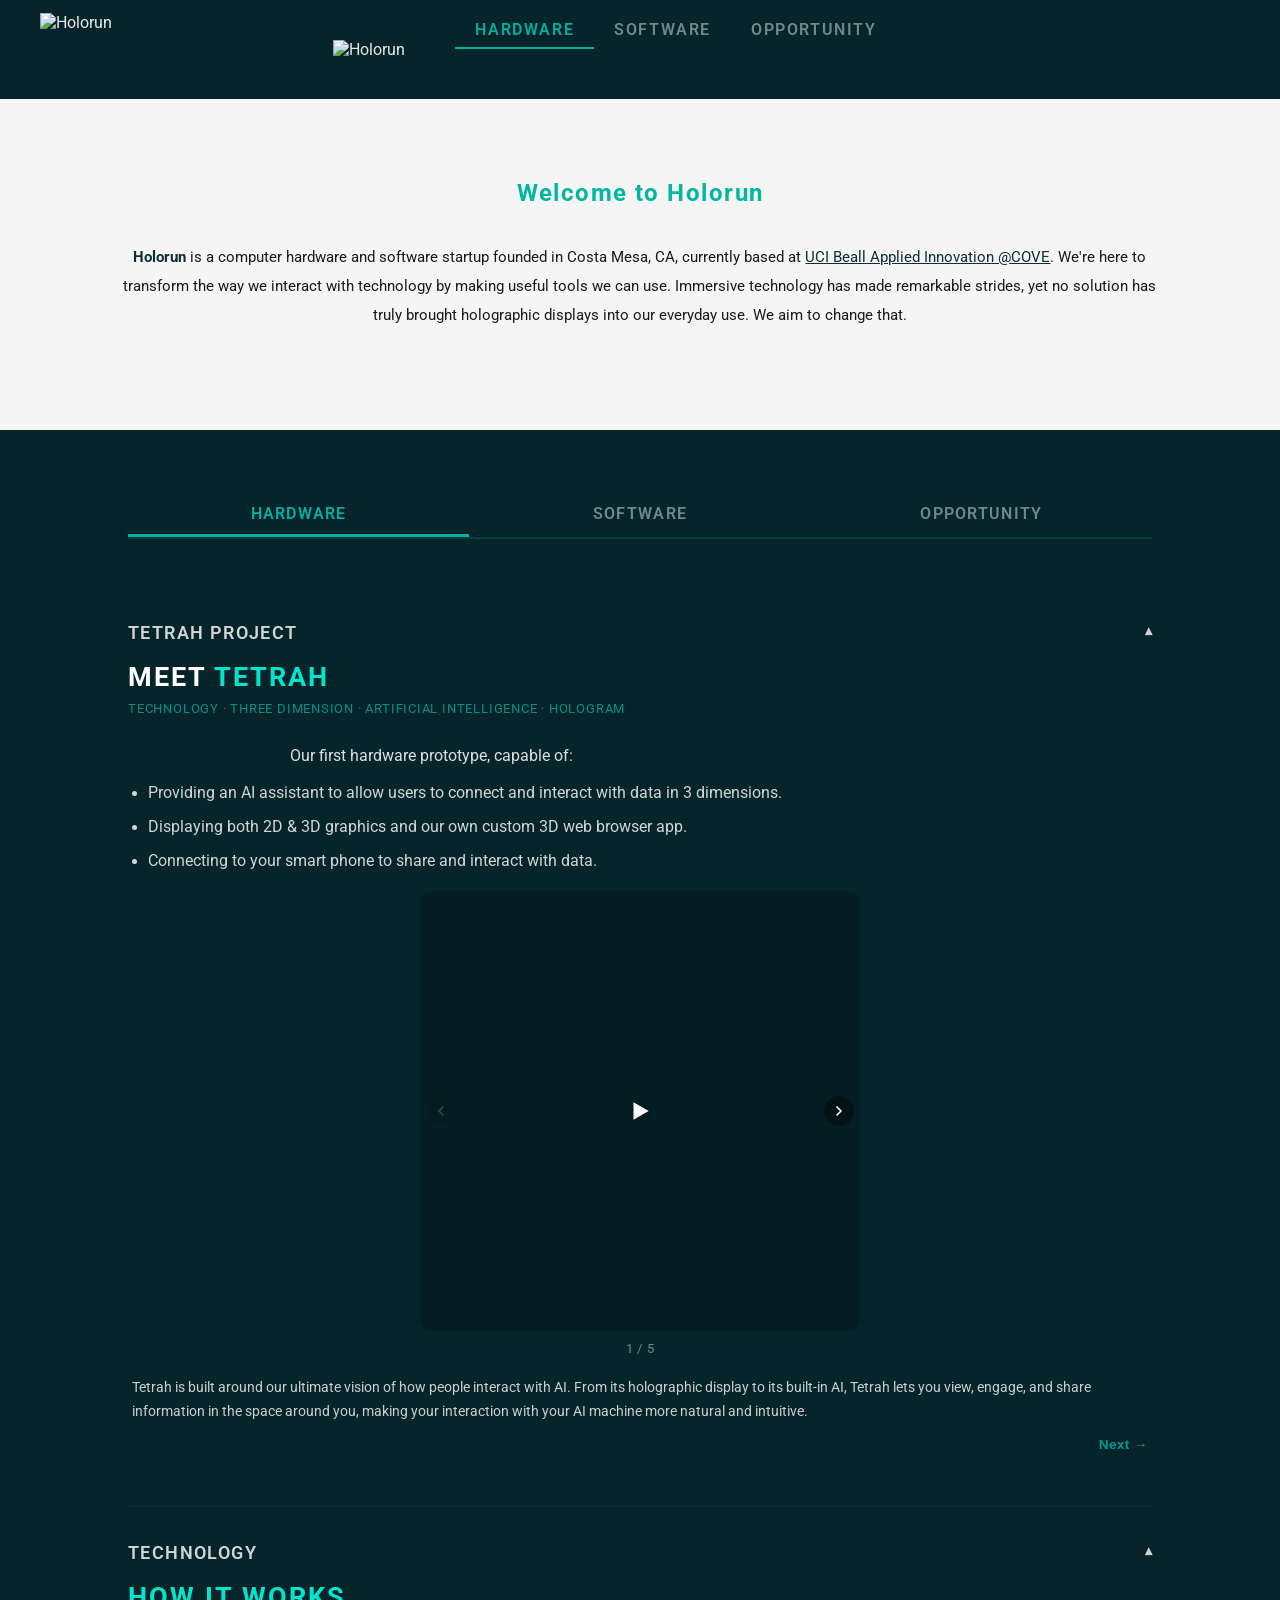
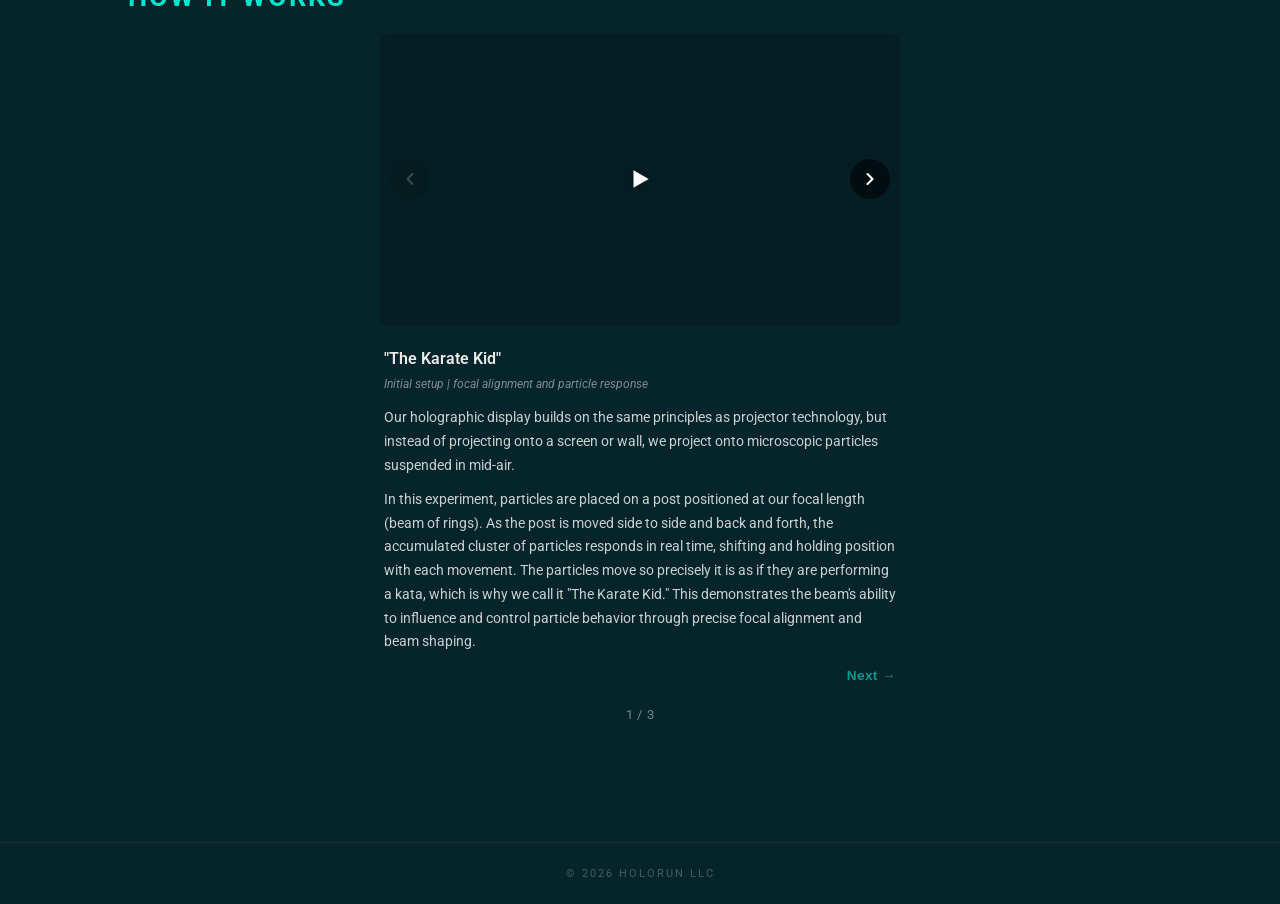
==== index.html @ 8f5dc647 "Add video timeline/controls, structured captions, and TETRAH slide layout - Native progress bar with" ====
<!DOCTYPE html>
<html lang="en">
<head>
  <meta charset="UTF-8">
  <meta name="viewport" content="width=device-width, initial-scale=1.0">
  <title>TETRAH – Holorun</title>
  <link rel="icon" type="image/png" href="imgs/logo (1).png">
  <link href="https://fonts.googleapis.com/css2?family=Roboto:wght@300;400;500;700&display=swap" rel="stylesheet">
  <link rel="stylesheet" href="style.css?v=63">
</head>
<body>

  <!-- Canvas for particle animation -->
  <canvas id="bg"></canvas>

  <!-- Left Drawer -->
  <div class="drawer-overlay" id="drawerOverlay"></div>
  <div class="drawer" id="drawer">
    <div class="drawer-header">
      <img src="imgs/logo (1).png" alt="Holorun" class="drawer-logo">
      <button class="drawer-close" id="drawerClose">✕</button>
    </div>
    <nav class="drawer-nav">
      <a href="https://view.storydoc.com/ktoTXXhz" target="_blank" class="drawer-link">Pitch Deck</a>
      <a href="#" class="drawer-link" id="drawerContactLink">Contact Us</a>
    </nav>
  </div>

  <!-- Sticky Navbar -->
  <header class="sticky-nav">
    <img src="imgs/logo (1).png" alt="Holorun" class="nav-icon" id="navToggle">
    <div class="nav-tab-bar" id="navTabBar">
      <button type="button" class="nav-tab-btn active" data-tab="hardware">Hardware</button>
      <button type="button" class="nav-tab-btn" data-tab="software">Software</button>
      <button type="button" class="nav-tab-btn" data-tab="opportunity">Opportunity</button>
    </div>
  </header>

  <!-- Logo Banner -->
  <div class="logo-banner">
    <nav class="navbar"></nav>
    <img src="imgs/Holorun (new).png" alt="Holorun" class="logo-img">
  </div>

  <!-- Welcome Section -->
  <section class="welcome scroll-shrink">
    <h2 class="welcome-title">Welcome to Holorun</h2>
    <div class="welcome-body">
    <p class="welcome-text">
      <strong>Holorun</strong> is a computer hardware and software startup founded in Costa Mesa, CA, currently based at <a href="https://innovation.uci.edu/the-cove/" target="_blank">UCI Beall Applied Innovation @COVE</a>. We're here to transform the way we interact with technology by making useful tools we can use. Immersive technology has made remarkable strides, yet no solution has truly brought holographic displays into our everyday use. We aim to change that.
    </p>
    </div>
  </section>

  <!-- Tabs Section -->
  <section class="tabs-section scroll-shrink">

    <!-- Tab Bar -->
    <div class="tab-bar">
      <button type="button" class="tab-btn active" data-tab="hardware">Hardware</button>
      <button type="button" class="tab-btn" data-tab="software">Software</button>
      <button type="button" class="tab-btn" data-tab="opportunity">Opportunity</button>
    </div>

    <!-- Hardware Tab -->
    <div class="tab-panel active" id="tab-hardware">

      <!-- TETRAH Sub-section -->
      <div class="accordion-item sub">
        <div class="accordion-header" data-target="tetrah-body">
          <span>TETRAH Project</span>
          <span class="acc-arrow">▾</span>
        </div>
        <div class="accordion-body" id="tetrah-body">
          <p class="tetrah-intro">Meet <strong>TETRAH</strong></p>
          <p class="tetrah-acronym">Technology · Three Dimension · Artificial Intelligence · Hologram</p>
          <p class="tetrah-text">Our first hardware prototype, capable of:</p>
          <ul class="tetrah-list">
            <li>Providing an AI assistant to allow users to connect and interact with data in 3 dimensions.</li>
            <li>Displaying both 2D &amp; 3D graphics and our own custom 3D web browser app.</li>
            <li>Connecting to your smart phone to share and interact with data.</li>
          </ul>
          <div class="tech-carousel-wrap">
            <div class="tech-carousel-outer media-fit">
              <div class="tech-carousel" id="tetrahCarousel">
                <div class="tech-track" id="tetrahTrack">
                  <div class="tech-slide">
                    <div class="tech-video-wrap">
                      <video class="tech-slide-video" playsinline muted preload="metadata" id="tetrahCarVideo" src="imgs/slide-video/TETRAH/TETRAH-CAR.mp4" poster="imgs/thumbnail/tetrah.JPG"></video>
                      <button type="button" class="tech-play-btn" aria-label="Play or pause video">
                        <svg class="icon-play" viewBox="0 0 24 24" width="26" height="26" fill="currentColor"><polygon points="6 4 20 12 6 20"></polygon></svg>
                        <svg class="icon-pause" viewBox="0 0 24 24" width="26" height="26" fill="currentColor"><rect x="6" y="4" width="4" height="16"></rect><rect x="14" y="4" width="4" height="16"></rect></svg>
                      </button>
                      <button type="button" class="tech-fullscreen-btn" aria-label="Fullscreen">
                        <svg class="icon-fullscreen" viewBox="0 0 24 24" width="24" height="24" fill="none" stroke="currentColor" stroke-width="2"><path d="M8 3H5a2 2 0 0 0-2 2v3m18 0V5a2 2 0 0 0-2-2h-3m0 18h3a2 2 0 0 0 2-2v-3M3 16v3a2 2 0 0 0 2 2h3"></path></svg>
                        <svg class="icon-fullscreen-exit" viewBox="0 0 24 24" width="24" height="24" fill="none" stroke="currentColor" stroke-width="2"><path d="M8 3v3a2 2 0 0 1-2 2H3m18 0h-3a2 2 0 0 1-2-2V3m0 18v-3a2 2 0 0 1 2-2h3M3 16a2 2 0 0 1 2-2h3v3a2 2 0 0 1-2 2H3"></path></svg>
                      </button>
                    </div>
                  </div>
                  <div class="tech-slide">
                    <div class="tech-video-wrap">
                      <img src="imgs/tetrah/Side.png" alt="3D model of TETRAH — side view" class="tech-slide-video">
                    </div>
                  </div>
                  <div class="tech-slide">
                    <div class="tech-video-wrap">
                      <img src="imgs/tetrah/Front.png" alt="3D model of TETRAH — front view" class="tech-slide-video">
                    </div>
                  </div>
                  <div class="tech-slide">
                    <div class="tech-video-wrap">
                      <img src="imgs/tetrah/Back.png" alt="3D model of TETRAH — back view" class="tech-slide-video">
                    </div>
                  </div>
                  <div class="tech-slide">
                    <div class="tech-video-wrap">
                      <img src="imgs/tetrah/tetrah-front.png" alt="3D model of TETRAH — front render" class="tech-slide-video">
                    </div>
                  </div>
                </div>
              </div>
              <button type="button" class="tech-side-arrow left" id="tetrahPrev" aria-label="Previous slide">
                <svg viewBox="0 0 24 24" width="20" height="20" fill="none" stroke="currentColor" stroke-width="2.5" stroke-linecap="round" stroke-linejoin="round"><polyline points="15 18 9 12 15 6"></polyline></svg>
              </button>
              <button type="button" class="tech-side-arrow right" id="tetrahNext" aria-label="Next slide">
                <svg viewBox="0 0 24 24" width="20" height="20" fill="none" stroke="currentColor" stroke-width="2.5" stroke-linecap="round" stroke-linejoin="round"><polyline points="9 18 15 12 9 6"></polyline></svg>
              </button>
            </div>
            <div class="tech-counter-bar"><span id="tetrahCounter">1 / 5</span></div>
            <div class="carousel-captions" id="tetrahCaptions">
              <div class="tech-slide-caption">
                <p>Tetrah is built around our ultimate vision of how people interact with AI. From its holographic display to its built-in AI, Tetrah lets you view, engage, and share information in the space around you, making your interaction with your AI machine more natural and intuitive.</p>
                <button type="button" class="cap-next-btn" aria-label="Next slide">Next &rarr;</button>
              </div>
              <div class="tech-slide-caption">Side profile.</div>
              <div class="tech-slide-caption">Front / Meet Tetrah, front view.</div>
              <div class="tech-slide-caption">Back / Ports and connectivity.</div>
              <div class="tech-slide-caption">A glimpse of Tetrah in action, displaying information in the space around you.</div>
            </div>
          </div>
        </div>
      </div>

      <!-- Technology Sub-section -->
      <div class="accordion-item sub no-border">
        <div class="accordion-header" data-target="technology-body">
          <span>Technology</span>
          <span class="acc-arrow">▾</span>
        </div>
        <div class="accordion-body" id="technology-body">
          <p class="tetrah-intro" style="margin-bottom: 20px;"><strong>How It Works</strong></p>

          <div class="tech-carousel-wrap">

            <div class="tech-carousel-outer">
              <div class="tech-carousel" id="techCarousel">
                <div class="tech-track" id="techTrack">
                  <div class="tech-slide">
                    <div class="tech-video-wrap">
                      <video class="tech-slide-video" playsinline muted preload="metadata" loop src="imgs/slide-video/June-Tryitall/karate.mp4" poster="imgs/thumbnail/Karate-new.png"></video>
                      <button type="button" class="tech-play-btn" aria-label="Play or pause video">
                        <svg class="icon-play" viewBox="0 0 24 24" width="26" height="26" fill="currentColor"><polygon points="6 4 20 12 6 20"></polygon></svg>
                        <svg class="icon-pause" viewBox="0 0 24 24" width="26" height="26" fill="currentColor"><rect x="6" y="4" width="4" height="16"></rect><rect x="14" y="4" width="4" height="16"></rect></svg>
                      </button>
                      <button type="button" class="tech-fullscreen-btn" aria-label="Fullscreen">
                        <svg class="icon-fullscreen" viewBox="0 0 24 24" width="24" height="24" fill="none" stroke="currentColor" stroke-width="2"><path d="M8 3H5a2 2 0 0 0-2 2v3m18 0V5a2 2 0 0 0-2-2h-3m0 18h3a2 2 0 0 0 2-2v-3M3 16v3a2 2 0 0 0 2 2h3"></path></svg>
                        <svg class="icon-fullscreen-exit" viewBox="0 0 24 24" width="24" height="24" fill="none" stroke="currentColor" stroke-width="2"><path d="M8 3v3a2 2 0 0 1-2 2H3m18 0h-3a2 2 0 0 1-2-2V3m0 18v-3a2 2 0 0 1 2-2h3M3 16a2 2 0 0 1 2-2h3v3a2 2 0 0 1-2 2H3"></path></svg>
                      </button>
                    </div>
                    <div class="tech-slide-caption">
                      <span class="cap-title">"The Karate Kid"</span>
                      <span class="cap-subtitle">Initial setup | focal alignment and particle response</span>
                      <p>Our holographic display builds on the same principles as projector technology, but instead of projecting onto a screen or wall, we project onto microscopic particles suspended in mid-air.</p>
                      <p>In this experiment, particles are placed on a post positioned at our focal length (beam of rings). As the post is moved side to side and back and forth, the accumulated cluster of particles responds in real time, shifting and holding position with each movement. The particles move so precisely it is as if they are performing a kata, which is why we call it "The Karate Kid." This demonstrates the beam's ability to influence and control particle behavior through precise focal alignment and beam shaping.</p>
                      <button type="button" class="cap-next-btn" aria-label="Next video">Next &rarr;</button>
                    </div>
                  </div>
                  <div class="tech-slide">
                    <div class="tech-video-wrap">
                      <video class="tech-slide-video" playsinline muted preload="metadata" loop src="imgs/slide-video/june-2025/sheet-june.mp4"></video>
                      <button type="button" class="tech-play-btn" aria-label="Play or pause video">
                        <svg class="icon-play" viewBox="0 0 24 24" width="26" height="26" fill="currentColor"><polygon points="6 4 20 12 6 20"></polygon></svg>
                        <svg class="icon-pause" viewBox="0 0 24 24" width="26" height="26" fill="currentColor"><rect x="6" y="4" width="4" height="16"></rect><rect x="14" y="4" width="4" height="16"></rect></svg>
                      </button>
                      <button type="button" class="tech-fullscreen-btn" aria-label="Fullscreen">
                        <svg class="icon-fullscreen" viewBox="0 0 24 24" width="24" height="24" fill="none" stroke="currentColor" stroke-width="2"><path d="M8 3H5a2 2 0 0 0-2 2v3m18 0V5a2 2 0 0 0-2-2h-3m0 18h3a2 2 0 0 0 2-2v-3M3 16v3a2 2 0 0 0 2 2h3"></path></svg>
                        <svg class="icon-fullscreen-exit" viewBox="0 0 24 24" width="24" height="24" fill="none" stroke="currentColor" stroke-width="2"><path d="M8 3v3a2 2 0 0 1-2 2H3m18 0h-3a2 2 0 0 1-2-2V3m0 18v-3a2 2 0 0 1 2-2h3M3 16a2 2 0 0 1 2-2h3v3a2 2 0 0 1-2 2H3"></path></svg>
                      </button>
                    </div>
                    <div class="tech-slide-caption">
                      <span class="cap-title">"Mesh"</span>
                      <span class="cap-subtitle">Beam shaping | particle trajectory</span>
                      <p>Toner (carbon) micro-scale particles are introduced into the beam's field in alignment with the focal configuration. The optical setup is tuned to produce the specific forces required to influence particle behavior and trajectory. A thin metallic mesh sheet is positioned in front of a spherically expanded laser beam. The mesh interrupts and redistributes the beam's intensity pattern, reshaping it into structured high and low intensity zones that guide particles into a trajectory or direction.</p>
                      <button type="button" class="cap-next-btn" aria-label="Next video">Next &rarr;</button>
                    </div>
                  </div>
                  <div class="tech-slide">
                    <div class="tech-video-wrap">
                      <video class="tech-slide-video" playsinline muted preload="metadata" loop src="imgs/slide-video/Aug-adv/20250819-221525%20-%20morepower.mp4" poster="imgs/thumbnail/slowerparticles-16x9.png"></video>
                      <button type="button" class="tech-play-btn" aria-label="Play or pause video">
                        <svg class="icon-play" viewBox="0 0 24 24" width="26" height="26" fill="currentColor"><polygon points="6 4 20 12 6 20"></polygon></svg>
                        <svg class="icon-pause" viewBox="0 0 24 24" width="26" height="26" fill="currentColor"><rect x="6" y="4" width="4" height="16"></rect><rect x="14" y="4" width="4" height="16"></rect></svg>
                      </button>
                      <button type="button" class="tech-fullscreen-btn" aria-label="Fullscreen">
                        <svg class="icon-fullscreen" viewBox="0 0 24 24" width="24" height="24" fill="none" stroke="currentColor" stroke-width="2"><path d="M8 3H5a2 2 0 0 0-2 2v3m18 0V5a2 2 0 0 0-2-2h-3m0 18h3a2 2 0 0 0 2-2v-3M3 16v3a2 2 0 0 0 2 2h3"></path></svg>
                        <svg class="icon-fullscreen-exit" viewBox="0 0 24 24" width="24" height="24" fill="none" stroke="currentColor" stroke-width="2"><path d="M8 3v3a2 2 0 0 1-2 2H3m18 0h-3a2 2 0 0 1-2-2V3m0 18v-3a2 2 0 0 1 2-2h3M3 16a2 2 0 0 1 2-2h3v3a2 2 0 0 1-2 2H3"></path></svg>
                      </button>
                    </div>
                    <div class="tech-slide-caption">
                      <span class="cap-title">"Power Up"</span>
                      <span class="cap-subtitle">45mW to 80mW | power per area and trap stability</span>
                      <p>Power per unit area is an essential factor in increasing trap stability. In this video we demonstrate how particle influence improves significantly, as particles slow down once entering the field. By increasing the laser power from 45mW to 80mW within the same spherical setup, we show a direct relationship between beam intensity and trapping effectiveness.</p>
                    </div>
                  </div>
                </div>
              </div>
              <button type="button" class="tech-side-arrow left" id="techPrev" aria-label="Previous slide">
                <svg viewBox="0 0 24 24" width="20" height="20" fill="none" stroke="currentColor" stroke-width="2.5" stroke-linecap="round" stroke-linejoin="round"><polyline points="15 18 9 12 15 6"></polyline></svg>
              </button>
              <button type="button" class="tech-side-arrow right" id="techNext" aria-label="Next slide">
                <svg viewBox="0 0 24 24" width="20" height="20" fill="none" stroke="currentColor" stroke-width="2.5" stroke-linecap="round" stroke-linejoin="round"><polyline points="9 18 15 12 9 6"></polyline></svg>
              </button>
            </div>
            <div class="tech-counter-bar"><span id="techCounter">1 / 3</span></div>

          </div>
        </div>
      </div>

    </div>

    <!-- Software Tab -->
    <div class="tab-panel" id="tab-software">
      <div class="tagg-section">
        <span class="tagg-badge">Chrome Extension</span>
        <h2 class="tagg-title">Tagg — Highlight and save anything from ChatGPT, Claude, and the web</h2>
        <p class="tagg-text">Ever read something important and lost it in a long AI conversation? Tagg lets you highlight any text on any webpage — including ChatGPT and Claude — Tagg it, and find it again in seconds, no matter when or where you saved it.</p>
        <ul class="tagg-list">
          <li><span class="tagg-icon">🔗</span>Highlight any text on any page — including ChatGPT and Claude conversations — and save it as a tag instantly</li>
          <li><span class="tagg-icon">↩</span>Jump back to any tag with one click — opens the exact page and scrolls right to your highlight</li>
          <li><span class="tagg-icon">📋</span>Save and sync your favorite links across all your devices with tagg.now</li>
        </ul>
        <a href="https://chromewebstore.google.com/detail/cilbhlfmmhoimnecemegpdmfidofbhde?utm_source=item-share-cb" target="_blank" class="tagg-btn">
          <span class="tagg-btn-icon">⊕</span>
          Add Tagg to Chrome — it's free
          <span class="tagg-btn-ext">↗</span>
        </a>
      </div>

      <!-- tagg.now section -->
      <div class="taggnow-section">
        <span class="tagg-badge">tagg.now</span>
        <h2 class="tagg-title">Save any link. Access it everywhere.</h2>
        <p class="tagg-text">Head to <a href="https://tagg.now" target="_blank" class="tagg-inline-link">tagg.now</a> on any device and paste any link to save it instantly — no account, no sign-up. Then use your sync code to pair your devices and keep everything in perfect sync.</p>
        <ol class="taggnow-list">
          <li>
            <span class="taggnow-num">1</span>
            <div>
              <strong>Paste any link to save it</strong>
              <p>Go to tagg.now on any device and paste a URL — it's saved to that device instantly. No account or registration needed.</p>
            </div>
          </li>
          <li>
            <span class="taggnow-num">2</span>
            <div>
              <strong>Get your sync code</strong>
              <p>tagg.now gives each device a unique sync code. Share that code with any other browser or device to pair them together.</p>
            </div>
          </li>
          <li>
            <span class="taggnow-num">3</span>
            <div>
              <strong>Everything syncs across all paired devices</strong>
              <p>Once paired, all your saved links are shared across every device in real time. No account. No password. Just the code.</p>
            </div>
          </li>
        </ol>
        <div class="taggnow-note">
          <p><strong>Note:</strong> Highlights only work on devices where the Tagg extension is installed. They will not appear on mobile or any browser without the extension.</p>
        </div>
        <a href="https://tagg.now" target="_blank" class="tagg-btn taggnow-btn">
          <span class="tagg-btn-icon">↗</span>
          Open tagg.now
        </a>
      </div>
    </div>

    <!-- Opportunity Tab -->
    <div class="tab-panel tab-panel--light" id="tab-opportunity">
      <h2 class="opp-title">The Opportunity</h2>
      <p class="opp-text">The global AR/VR market is projected to reach an estimated <strong>US $58.1 billion</strong> in total market volume by 2028.</p>
      <p class="opp-text">By leveraging this growth, holographic technology has the potential to offer an alternative that can create actual 3D images and capture a <strong>$10 million market share</strong> within 5 years.</p>
      <p class="opp-text">It has the potential to open new opportunities in countless fields, including:</p>
      <ul class="opp-list">
        <li>Science</li>
        <li>Technology</li>
        <li>Engineering</li>
        <li>Mathematics</li>
        <li>Education</li>
        <li>Healthcare</li>
        <li>Entertainment</li>
        <li>Communication</li>
        <li>Business</li>
        <li>Art</li>
      </ul>
      <p class="opp-text">By investing in <strong>Holorun</strong>, you're funding groundbreaking research with the ability to reinvent how we interact with the digital world.</p>

      <div class="opp-divider"></div>

      <h2 class="opp-title" id="the-future">The Future</h2>
      <p class="opp-text" style="font-size:clamp(1rem,2.5vw,1.15rem); font-weight:600; color:#0d2e33;">Investors — put your money in the right future.</p>
      <p class="opp-text">We're currently raising capital to pursue the development phase of our 2 lines of product — <strong>TETRAH</strong> and <strong>TETRAH+</strong> — and ultimately start covering market demand.</p>
      <p class="opp-text">Interested? Review our materials and connect with the team.</p>
      <p class="opp-text">📩 <a href="mailto:khi@holorun.net" class="contact-link">khi@holorun.net</a></p>
      <a href="https://view.storydoc.com/ktoTXXhz" target="_blank" class="opp-pitch-btn">View Pitch Deck</a>
    </div>

  </section>

  <!-- Footer -->
  <footer class="footer">
    <span>© 2026 Holorun LLC</span>
  </footer>

  <script src="app.js?v=47"></script>
</body>
</html>
---- style.css ----
/* ===== RESET ===== */
*, *::before, *::after {
  margin: 0;
  padding: 0;
  box-sizing: border-box;
}

/* ===== BASE ===== */
:root {
  --bg: rgb(2, 17, 22);
  --teal: rgba(0, 200, 180, 0.85);
  --teal-dim: rgba(0, 200, 180, 0.15);
  --teal-glow: rgba(0, 200, 180, 0.4);
  --white: rgba(245, 245, 245, 0.95);
  --muted: rgba(160, 180, 178, 0.7);
}

html, body {
  height: 100%;
}

body {
  background: #06252b;
  font-family: 'Roboto', Arial, sans-serif;
  color: var(--white);
  min-height: 100vh;
  display: flex;
  flex-direction: column;
}

html {
  overflow-x: hidden;
}

#bg { display: none; }

/* ===== DRAWER ===== */
.drawer-overlay {
  display: none;
  position: fixed;
  inset: 0;
  background: rgba(0,0,0,0.5);
  z-index: 200;
  opacity: 0;
  transition: opacity 0.3s ease;
}

.drawer-overlay.open {
  display: block;
  opacity: 1;
}

.drawer {
  position: fixed;
  top: 0;
  left: 0;
  height: 100%;
  width: 280px;
  background: #06252b;
  border-right: 1px solid rgba(0,200,180,0.15);
  z-index: 300;
  transform: translateX(-100%);
  transition: transform 0.35s cubic-bezier(0.22, 1, 0.36, 1);
  display: flex;
  flex-direction: column;
  padding: 0 0 40px;
}

.drawer.open {
  transform: translateX(0);
}

.drawer-header {
  display: flex;
  align-items: center;
  justify-content: space-between;
  padding: 20px 24px;
  border-bottom: 1px solid rgba(0,200,180,0.1);
}

.drawer-logo {
  height: 32px;
  width: auto;
}

.drawer-close {
  background: none;
  border: none;
  color: var(--muted);
  font-size: 1.1rem;
  cursor: pointer;
  padding: 4px 8px;
  transition: color 0.2s;
}

.drawer-close:hover {
  color: var(--white);
}

.drawer-nav {
  display: flex;
  flex-direction: column;
  padding: 32px 24px;
  gap: 8px;
}

.drawer-link {
  color: rgba(245,245,245,0.8);
  text-decoration: none;
  font-size: 1rem;
  font-weight: 600;
  letter-spacing: 0.08em;
  text-transform: uppercase;
  padding: 14px 0;
  border-bottom: 1px solid rgba(0,200,180,0.08);
  transition: color 0.2s;
}

.drawer-link:hover {
  color: #00e5cc;
}

.contact-link {
  color: #00b8a0;
  text-decoration: underline;
}

.contact-link:hover {
  color: #00e5cc;
}

/* ===== STICKY NAV ===== */
.sticky-nav {
  position: fixed;
  top: 0;
  left: 0;
  width: 100%;
  z-index: 100;
  display: flex;
  align-items: center;
  justify-content: space-between;
  padding: 12px 40px;
  background: transparent;
  border-bottom: 1px solid transparent;
  box-shadow: none;
  transition: background 0.4s ease, border-color 0.4s ease, box-shadow 0.4s ease;
}

.sticky-nav.scrolled {
  background: #06252b;
  border-bottom: 1px solid rgba(0,200,180,0.1);
  box-shadow: 0 2px 20px rgba(0,0,0,0.3);
}

.nav-icon {
  height: 36px;
  width: auto;
  cursor: pointer;
}

.nav-tab-bar {
  display: flex;
  align-items: center;
  gap: 0;
  flex: 1;
  justify-content: center;
  opacity: 0;
  transform: translateY(-8px);
  pointer-events: none;
  transition: opacity 0.35s ease, transform 0.35s ease;
}

.sticky-nav.tabs-visible .nav-tab-bar {
  opacity: 1;
  transform: translateY(0);
  pointer-events: all;
}

.nav-tab-btn {
  background: none;
  border: none;
  border-bottom: 2px solid transparent;
  padding: 8px 20px;
  font-size: clamp(0.78rem, 2vw, 1rem);
  font-weight: 600;
  letter-spacing: 0.1em;
  text-transform: uppercase;
  color: var(--muted);
  cursor: pointer;
  font-family: 'Roboto', Arial, sans-serif;
  white-space: nowrap;
  transition: color 0.25s, border-color 0.25s;
}

.nav-tab-btn:hover {
  color: var(--white);
}

.nav-tab-btn.active {
  color: var(--teal);
  border-bottom-color: var(--teal);
}

@media (max-width: 768px) {
  .sticky-nav {
    padding: 10px 10px;
    align-items: center;
    gap: 8px;
  }

  .nav-icon {
    cursor: pointer;
    height: 28px;
    flex-shrink: 0;
  }

  .sticky-nav.tabs-visible .nav-tab-bar {
    justify-content: center;
    gap: 6px;
  }

  .sticky-nav.tabs-visible .nav-tab-btn {
    flex: none;
    text-align: center;
    font-size: 0.82rem;
    padding: 8px 10px;
    letter-spacing: 0.02em;
  }
}

/* ===== NAVBAR ===== */
.navbar {
  position: absolute;
  top: 0;
  left: 0;
  width: 100%;
  z-index: 20;
  padding: 14px 48px;
  display: flex;
  align-items: center;
}

.logo {
  font-size: 13px;
  letter-spacing: 5px;
  color: var(--muted);
  font-weight: 600;
  text-transform: uppercase;
  border-top: 1.5px solid rgba(165, 177, 174, 0.5);
  padding-top: 6px;
}

/* ===== LOGO BANNER ===== */
.logo-banner {
  width: 100%;
  position: relative;
  z-index: 5;
  margin-top: 0;
  background: #06252b;
}

.logo-img {
  display: block;
  width: 48%;
  max-width: none;
  height: auto;
  margin: 40px auto;
  opacity: 0;
  transform: translateY(30px);
  animation: fadeUp 1s ease 0.3s forwards;
}


/* ===== SCROLL SHRINK ===== */
.scroll-shrink {
  opacity: 0;
  transform: scaleY(0.6) translateY(40px);
  transform-origin: top center;
  transition: opacity 0.9s ease, transform 0.9s cubic-bezier(0.22, 1, 0.36, 1);
}

.scroll-shrink.in-view {
  opacity: 1;
  transform: none;
}

/* ===== WELCOME SECTION ===== */
.welcome {
  background: #f5f5f5;
  color: #0d2e33;
  text-align: center;
  padding: 80px 5%;
  position: relative;
  z-index: 10;
}

.welcome-title {
  user-select: none;
}

/* original welcome-title below */
.welcome-title {
  font-size: clamp(1rem, 2vw, 1.5rem);
  font-weight: 700;
  color: #00b8a0;
  margin-bottom: 36px;
  letter-spacing: 0.06em;
}

.welcome-text {
  font-size: clamp(0.85rem, 1.2vw, 0.95rem);
  line-height: 1.9;
  color: #1a1a1a;
  max-width: 1100px;
  width: 90%;
  margin: 0 auto 20px;
}

.welcome-text--single {
  max-width: 1200px;
  width: 90%;
  margin-bottom: 0;
  text-align: center;
  line-height: 2.4;
}

.welcome-text--body {
  max-width: 1300px;
  width: 92%;
  white-space: normal;
  text-align: center;
  margin: 0 auto;
  line-height: 2.4;
  color: #03252b;
  letter-spacing: 0;
  font-size: clamp(0.85rem, 1.2vw, 0.95rem);
}

.welcome-indent {
  display: block;
  white-space: nowrap;
  text-align: center;
  padding: 0 12%;
  margin-top: 20px;
  margin-bottom: 20px;
}

.welcome-text strong {
  color: #0d2e33;
}

.welcome-text a {
  color: #0d2e33;
  text-decoration: underline;
}

.welcome-text a:hover {
  color: #00b8a0;
}

/* ===== TECHNOLOGY SECTION ===== */
.technology {
  background: #f5f5f5;
  text-align: center;
  padding: 80px 10%;
  position: relative;
  z-index: 10;
}

.tech-title {
  font-size: clamp(1.8rem, 4vw, 2.6rem);
  font-weight: 700;
  color: #00b8a0;
  margin-bottom: 36px;
  letter-spacing: 0.06em;
}

.tech-text {
  font-size: clamp(0.95rem, 2vw, 1.05rem);
  line-height: 2;
  color: #1a1a1a;
  max-width: 900px;
  margin: 0 auto 60px;
}

.tech-text strong {
  color: #0d2e33;
}

.tech-img-wrap {
  max-width: 390px;
  margin: 0 auto;
  border-radius: 10px;
  overflow: hidden;
}

.tech-img {
  width: 100%;
  height: auto;
  display: block;
  border-radius: 10px;
}

/* Technology inside accordion overrides */
.accordion-body .tech-text {
  color: rgba(245, 245, 245, 0.9);
  margin-bottom: 40px;
  font-variant: normal;
  text-transform: none;
}

.accordion-body .tech-img-wrap {
  margin-bottom: 30px;
}

/* ===== TECH CAROUSEL ===== */
.tech-carousel-wrap {
  margin-top: 8px;
}

.tech-carousel-outer {
  position: relative;
  container-type: inline-size;
  max-width: 520px;
  margin: 0 auto;
  border-radius: 12px;
  overflow: hidden;
}

.tech-carousel {
  overflow: hidden;
  width: 100%;
}

.tech-track {
  display: flex;
  transition: transform 0.5s cubic-bezier(0.16, 1, 0.3, 1);
  will-change: transform;
}

.tech-slide {
  flex: 0 0 100%;
  width: 100%;
}

.tech-slide-video {
  width: 100%;
  aspect-ratio: 16 / 9;
  display: block;
  object-fit: cover;
  border-radius: 8px;
}

.tech-video-wrap {
  position: relative;
  border-radius: 8px;
  overflow: hidden;
}

.tech-video-wrap::after {
  content: '';
  position: absolute;
  left: 0;
  right: 0;
  bottom: 0;
  height: 56px;
  background: linear-gradient(to top, rgba(0, 0, 0, 0.55), transparent);
  pointer-events: none;
  opacity: 0;
  transition: opacity 0.2s;
  z-index: 8;
}

.tech-video-wrap:hover::after,
.tech-video-wrap.fullscreen::after,
.tech-video-wrap:fullscreen::after,
.tech-video-wrap:-webkit-full-screen::after {
  opacity: 1;
}

.tech-play-btn {
  position: absolute;
  inset: 0;
  width: 100%;
  height: 100%;
  display: flex;
  align-items: center;
  justify-content: center;
  background: rgba(0, 0, 0, 0.18);
  border: none;
  color: #fff;
  cursor: pointer;
  padding: 0;
  transition: background 0.2s;
  z-index: 5;
}

.tech-play-btn svg {
  display: block;
  filter: drop-shadow(0 2px 6px rgba(0,0,0,0.5));
}

.tech-play-btn .icon-pause { display: none; }

.tech-video-wrap.playing .tech-play-btn {
  background: transparent;
  opacity: 0;
}

.tech-video-wrap.playing .tech-play-btn:hover,
.tech-video-wrap.playing .tech-play-btn:focus-visible {
  opacity: 1;
}

.tech-video-wrap.playing .icon-play { display: none; }
.tech-video-wrap.playing .icon-pause { display: block; }

.tech-progress-bar {
  position: absolute;
  left: 0;
  right: 0;
  bottom: 6px;
  height: 5px;
  background: rgba(255, 255, 255, 0.18);
  cursor: pointer;
  z-index: 10;
  opacity: 0;
  transition: opacity 0.2s, height 0.15s;
}

.tech-video-wrap:hover .tech-progress-bar,
.tech-progress-bar:focus-visible {
  opacity: 1;
}

.tech-progress-bar:hover,
.tech-progress-bar:focus-visible {
  height: 8px;
}

.tech-progress-fill {
  position: relative;
  height: 100%;
  width: 0%;
  background: var(--teal);
  pointer-events: none;
}

.tech-progress-thumb {
  position: absolute;
  top: 50%;
  right: 0;
  width: 12px;
  height: 12px;
  border-radius: 50%;
  background: var(--white);
  transform: translate(50%, -50%);
  box-shadow: 0 1px 4px rgba(0, 0, 0, 0.4);
  pointer-events: none;
}

.tech-fullscreen-btn {
  position: absolute;
  bottom: 14px;
  right: 10px;
  width: 34px;
  height: 34px;
  display: flex;
  align-items: center;
  justify-content: center;
  background: rgba(0, 0, 0, 0.4);
  border: none;
  color: #fff;
  cursor: pointer;
  padding: 0;
  border-radius: 4px;
  transition: background 0.2s, opacity 0.2s;
  z-index: 20;
  opacity: 0;
}

.tech-video-wrap:hover .tech-fullscreen-btn,
.tech-fullscreen-btn:focus-visible {
  opacity: 1;
}

.tech-fullscreen-btn:hover {
  background: rgba(0, 0, 0, 0.6);
}

.tech-fullscreen-btn svg {
  display: block;
  filter: drop-shadow(0 1px 3px rgba(0,0,0,0.5));
}

.tech-fullscreen-btn .icon-fullscreen-exit { display: none; }

.tech-video-wrap.fullscreen .tech-fullscreen-btn .icon-fullscreen { display: none; }
.tech-video-wrap.fullscreen .tech-fullscreen-btn .icon-fullscreen-exit { display: block; }

/* Fullscreen mode styles — driven by the JS-toggled .fullscreen class so
   sizing stays consistent regardless of :fullscreen pseudo-class support */
.tech-video-wrap:fullscreen,
.tech-video-wrap:-webkit-full-screen,
.tech-video-wrap.fullscreen {
  position: fixed;
  inset: 0;
  width: 100vw;
  height: 100vh;
  display: flex;
  align-items: center;
  justify-content: center;
  background: #000;
  border-radius: 0;
  z-index: 999;
}

.tech-video-wrap:fullscreen .tech-slide-video,
.tech-video-wrap:-webkit-full-screen .tech-slide-video,
.tech-video-wrap.fullscreen .tech-slide-video {
  width: 100%;
  height: 100%;
  aspect-ratio: auto;
  object-fit: contain;
  background: #000;
  border-radius: 0;
}

.tech-video-wrap:fullscreen .tech-play-btn,
.tech-video-wrap:-webkit-full-screen .tech-play-btn,
.tech-video-wrap.fullscreen .tech-play-btn {
  border-radius: 0;
}

.tech-video-wrap:fullscreen .tech-fullscreen-btn,
.tech-video-wrap:-webkit-full-screen .tech-fullscreen-btn,
.tech-video-wrap.fullscreen .tech-fullscreen-btn,
.tech-video-wrap:fullscreen .tech-progress-bar,
.tech-video-wrap:-webkit-full-screen .tech-progress-bar,
.tech-video-wrap.fullscreen .tech-progress-bar {
  opacity: 1;
}

.tech-slide-caption {
  padding: 20px 4px 14px;
  min-height: 80px;
  color: rgba(245, 245, 245, 0.82);
  font-size: 0.9rem;
  line-height: 1.65;
  text-transform: none;
  font-variant: normal;
  letter-spacing: normal;
  background: none;
}

.tech-slide-caption .cap-label {
  display: block;
  font-size: 0.7rem;
  font-weight: 600;
  letter-spacing: 0.12em;
  text-transform: uppercase;
  color: var(--teal);
  margin-bottom: 4px;
}

.tech-slide-caption .cap-title {
  display: block;
  font-size: 1rem;
  font-weight: 600;
  color: var(--white);
  margin-bottom: 2px;
}

.tech-slide-caption .cap-subtitle {
  display: block;
  font-size: 0.78rem;
  color: rgba(245, 245, 245, 0.5);
  margin-bottom: 12px;
  font-style: italic;
}

.tech-slide-caption p {
  margin: 0 0 10px;
}

.tech-slide-caption p:last-child {
  margin-bottom: 0;
}

.cap-next-btn {
  display: flex;
  align-items: center;
  justify-content: flex-end;
  gap: 5px;
  margin-top: 14px;
  background: none;
  border: none;
  color: var(--teal);
  font-size: 0.85rem;
  font-weight: 600;
  cursor: pointer;
  padding: 0;
  width: 100%;
  letter-spacing: 0.03em;
  transition: opacity 0.2s, gap 0.2s;
  opacity: 0.85;
}

.cap-next-btn:hover {
  opacity: 1;
  gap: 9px;
}

.tech-carousel-outer.media-fit {
  background: transparent;
  max-width: clamp(280px, 58svw, 440px);
}

.tech-carousel-outer.media-fit .tech-side-arrow {
  top: 50cqw; /* vertical center of 1:1 media: height = width */
  width: 30px;
  height: 30px;
  background: rgba(0, 0, 0, 0.4);
}

.tech-carousel-outer.media-fit .tech-side-arrow svg {
  width: 16px;
  height: 16px;
}

.tech-carousel-outer.media-fit .tech-side-arrow.left  { left: 6px; }
.tech-carousel-outer.media-fit .tech-side-arrow.right { right: 6px; }

.tech-carousel-outer.media-fit .tech-slide-video {
  aspect-ratio: 1 / 1;
  object-fit: cover;
}

.tech-side-arrow {
  position: absolute;
  top: 28.125cqw; /* vertical center of 16:9 media: height = width * 9/16 */
  transform: translateY(-50%);
  background: rgba(0, 0, 0, 0.55);
  border: none;
  color: #fff;
  width: 40px;
  height: 40px;
  padding: 0;
  border-radius: 50%;
  cursor: pointer;
  display: flex;
  align-items: center;
  justify-content: center;
  transition: background 0.2s;
  z-index: 2;
}

.tech-side-arrow svg {
  display: block;
}

.tech-side-arrow.left  { left: 10px; }
.tech-side-arrow.right { right: 10px; }
.tech-side-arrow:hover { background: rgba(0,0,0,0.8); }
.tech-side-arrow:disabled { opacity: 0.2; cursor: default; }

.tech-counter-bar {
  text-align: center;
  margin-top: 10px;
  color: var(--muted);
  font-size: 0.82rem;
  letter-spacing: 0.06em;
}

@media (max-width: 767px) {
  .tech-carousel-outer {
    max-width: 100%;
    border-radius: 10px;
  }

}

/* ===== TABS SECTION ===== */
.tabs-section {
  background: #06252b;
  padding: 60px 10% 80px;
  scroll-margin-top: 70px;
}

.tab-bar {
  display: flex;
  width: 100%;
  border-bottom: 2px solid rgba(0,200,180,0.15);
  margin-bottom: 24px;
  z-index: 50;
  background: #06252b;
}

.tab-btn {
  flex: 1;
  background: none;
  border: none;
  padding: 14px 8px;
  font-size: clamp(0.7rem, 2.5vw, 1rem);
  font-weight: 600;
  letter-spacing: 0.08em;
  text-transform: uppercase;
  color: var(--muted);
  cursor: pointer;
  text-align: center;
  white-space: nowrap;
  font-family: 'Roboto', Arial, sans-serif;
  box-shadow: inset 0 -3px 0 0 transparent;
  transition: color 0.25s, box-shadow 0.25s;
}

.tab-btn:hover {
  color: var(--white);
}

.tab-btn.active {
  color: var(--teal);
  box-shadow: inset 0 -3px 0 0 var(--teal);
}

.tab-panel {
  display: none;
}

.tab-panel.active {
  display: block;
  min-height: 400px;
  padding-top: 24px;
}

.tab-panel--light {
  background: #f5f5f5;
  margin: 0 -10% -80px;
  padding: 40px 10% 80px;
}

.tab-panel--light .opp-text {
  color: #1a1a1a;
}

.tab-panel--light .opp-text strong {
  color: #0d2e33;
}

.tab-panel--light .opp-list li {
  color: #1a1a1a;
}

/* ===== PRODUCTS / ACCORDION ===== */
.products-section {
  background: #06252b;
  padding: 80px 10%;
}

.accordion-item {
  border-bottom: 1px solid rgba(0,200,180,0.15);
}

.accordion-item.sub {
  border-bottom: 1px solid rgba(0,200,180,0.08);
  margin-left: 0;
}

.accordion-item.sub.no-border {
  border-bottom: none;
}

.accordion-header {
  display: flex;
  justify-content: space-between;
  align-items: center;
  padding: 18px 0;
  cursor: pointer;
  font-size: clamp(0.85rem, 1.8vw, 1.05rem);
  font-weight: 600;
  color: #00e5cc;
  letter-spacing: 0.08em;
  text-transform: uppercase;
  user-select: none;
  transition: color 0.2s;
}

.accordion-header:hover {
  color: #fff;
}

.accordion-item.sub .accordion-header {
  font-size: clamp(0.9rem, 2vw, 1.1rem);
  color: rgba(245,245,245,0.85);
}

.accordion-item.sub .accordion-header:hover {
  color: rgba(245,245,245,1);
}

.acc-arrow {
  font-size: 0.8em;
  transition: transform 0.3s ease;
}

.accordion-header.open .acc-arrow {
  transform: rotate(180deg);
}

.accordion-body {
  max-height: 0;
  overflow: hidden;
  transition: max-height 0.3s cubic-bezier(0, 0, 0.2, 1), opacity 0.25s ease;
  opacity: 0;
}

.accordion-body.open {
  max-height: 2000px;
  opacity: 1;
  padding-bottom: 40px;
}

.tetrah-list {
  list-style: disc;
  padding-left: 20px;
  margin: 8px 0 16px;
  display: flex;
  flex-direction: column;
  gap: 8px;
}

.tetrah-list li {
  font-size: clamp(0.88rem, 1.5vw, 0.97rem);
  color: rgba(245, 245, 245, 0.85);
  line-height: 1.7;
}

/* ===== TETRAH PROJECT SECTION ===== */
.tetrah-project {
  background: #06252b;
  text-align: center;
  padding: 80px 10%;
  position: relative;
  z-index: 10;
}

.tetrah-title {
  font-size: clamp(1.8rem, 4vw, 2.6rem);
  font-weight: 700;
  color: #00e5cc;
  margin-bottom: 36px;
  letter-spacing: 0.06em;
}

.tetrah-intro {
  font-size: clamp(1.3rem, 3vw, 1.7rem);
  font-weight: 700;
  color: #fff;
  margin-bottom: 8px;
}

.tetrah-intro strong {
  color: #00e5cc;
}

.tetrah-acronym {
  font-size: clamp(0.72rem, 1.3vw, 0.82rem);
  color: rgba(0, 200, 180, 0.65);
  letter-spacing: 0.06em;
  text-transform: uppercase;
  margin-bottom: 24px;
}

.tetrah-text {
  font-size: clamp(0.9rem, 2vw, 1rem);
  line-height: 2;
  color: rgba(245, 245, 245, 0.9);
  max-width: 700px;
  width: 90%;
  margin: 0 auto 8px;
  text-transform: none;
  font-variant: normal;
  letter-spacing: normal;
}

.tetrah-list li {
  text-transform: none;
  font-variant: normal;
  letter-spacing: normal;
}

.tetrah-text--single {
  white-space: normal;
}


.tetrah-text strong {
  color: #fff;
}

.tetrah-imgs {
  display: flex;
  justify-content: center;
  gap: 40px;
  flex-wrap: wrap;
  margin-top: 80px;
}

.tetrah-img-item {
  display: flex;
  flex-direction: column;
  align-items: center;
  gap: 32px;
  max-width: 300px;
}

.tetrah-img {
  width: 100%;
  height: auto;
  border-radius: 6px;
  display: block;
}

.tetrah-caption {
  font-size: 0.78rem;
  color: #666;
  text-align: center;
}

@media (max-width: 768px) {
  .welcome {
    padding: 50px 6%;
  }
  .welcome-text {
    width: 100%;
    font-size: 0.95rem;
  }
  .welcome-text--single {
    white-space: normal;
  }
  .welcome-indent {
    white-space: normal;
    padding: 0 2%;
  }
}

@media (max-width: 600px) {
  .tetrah-imgs {
    flex-direction: column;
    align-items: center;
  }
  .tetrah-img-item {
    max-width: 100%;
  }
}

/* ===== TAGG SECTION ===== */
.tagg-section {
  max-width: 620px;
  padding-top: 10px;
}

.tagg-badge {
  display: inline-block;
  padding: 5px 14px;
  border: 1px solid var(--teal);
  color: var(--teal);
  font-size: 0.75rem;
  font-weight: 600;
  letter-spacing: 0.06em;
  border-radius: 999px;
  margin-bottom: 20px;
}

.tagg-title {
  font-size: clamp(1.3rem, 3vw, 1.75rem);
  font-weight: 700;
  color: #00e5cc;
  margin-bottom: 20px;
  line-height: 1.35;
}

.tagg-text {
  font-size: clamp(0.88rem, 1.6vw, 0.98rem);
  line-height: 1.85;
  color: rgba(245, 245, 245, 0.85);
  margin-bottom: 28px;
}

.tagg-list {
  list-style: none;
  padding: 0;
  margin-bottom: 36px;
  display: flex;
  flex-direction: column;
  gap: 16px;
}

.tagg-list li {
  font-size: clamp(0.88rem, 1.5vw, 0.97rem);
  color: rgba(245, 245, 245, 0.85);
  line-height: 1.65;
  display: flex;
  align-items: flex-start;
  gap: 12px;
}

.tagg-icon {
  font-size: 1rem;
  flex-shrink: 0;
  margin-top: 2px;
}

.tagg-btn {
  display: flex;
  align-items: center;
  justify-content: center;
  gap: 10px;
  width: 100%;
  padding: 15px 24px;
  background: #00b8a0;
  border: none;
  color: #fff;
  text-decoration: none;
  font-size: 1rem;
  font-weight: 700;
  border-radius: 8px;
  transition: background 0.2s, box-shadow 0.2s;
}

.tagg-btn:hover {
  background: #009e89;
  box-shadow: 0 4px 20px rgba(0, 184, 160, 0.4);
}

.tagg-btn-icon {
  font-size: 1.15rem;
}

.tagg-btn-ext {
  font-size: 0.95rem;
  opacity: 0.85;
}

/* ===== TAGGNOW SECTION ===== */
.taggnow-section {
  max-width: 620px;
  margin-top: 56px;
  padding-top: 40px;
  border-top: 1px solid rgba(0, 200, 180, 0.15);
}

.taggnow-list {
  list-style: none;
  padding: 0;
  margin: 28px 0 32px;
  display: flex;
  flex-direction: column;
}

.taggnow-list li {
  display: flex;
  align-items: flex-start;
  gap: 16px;
  padding: 20px 0;
  border-bottom: 1px solid rgba(0, 200, 180, 0.12);
}

.taggnow-list li:first-child {
  border-top: 1px solid rgba(0, 200, 180, 0.12);
}

.taggnow-num {
  flex-shrink: 0;
  width: 28px;
  height: 28px;
  border: 1.5px solid var(--teal);
  border-radius: 50%;
  display: flex;
  align-items: center;
  justify-content: center;
  font-size: 0.8rem;
  font-weight: 700;
  color: var(--teal);
  margin-top: 2px;
}

.taggnow-list li div strong {
  display: block;
  font-size: clamp(0.88rem, 1.6vw, 0.97rem);
  font-weight: 700;
  color: var(--teal);
  margin-bottom: 6px;
}

.taggnow-list li div p {
  font-size: clamp(0.84rem, 1.4vw, 0.93rem);
  color: rgba(245, 245, 245, 0.8);
  line-height: 1.65;
}

.taggnow-note {
  border-left: 3px solid var(--teal);
  padding: 14px 18px;
  margin-bottom: 32px;
  background: rgba(0, 200, 180, 0.05);
  border-radius: 0 4px 4px 0;
}

.taggnow-note p {
  font-size: clamp(0.82rem, 1.4vw, 0.9rem);
  color: rgba(245, 245, 245, 0.75);
  line-height: 1.65;
}

.taggnow-note p strong {
  color: rgba(245, 245, 245, 0.95);
}

.taggnow-btn {
  width: auto;
  display: inline-flex;
  padding: 13px 28px;
}

.tagg-inline-link {
  color: var(--teal);
  text-decoration: underline;
  text-underline-offset: 3px;
  transition: color 0.2s;
}

.tagg-inline-link:hover {
  color: #00e5cc;
}

/* ===== OPPORTUNITY SECTION ===== */
.opp-accordion {
  border-bottom: 1px solid rgba(0, 184, 160, 0.3);
}

.opp-accordion-header {
  color: #00b8a0;
  border-bottom: 1px solid rgba(0, 184, 160, 0.3);
}

.opp-accordion-header .acc-arrow {
  color: #00b8a0;
}

.opportunity {
  background: #f5f5f5;
  text-align: center;
  padding: 80px 10%;
  position: relative;
  z-index: 10;
}

.opp-title {
  font-size: clamp(1.4rem, 3vw, 2rem);
  font-weight: 700;
  color: #00b8a0;
  margin-bottom: 32px;
  letter-spacing: 0.04em;
  text-align: center;
}

.opp-text {
  font-size: clamp(0.92rem, 1.8vw, 1.05rem);
  line-height: 1.85;
  color: #1a1a1a;
  max-width: 720px;
  margin: 0 auto 24px;
  text-align: center;
}

.opp-text strong {
  color: #0d2e33;
  font-weight: 700;
}

.opp-list {
  list-style: none;
  margin: 8px auto 36px;
  padding: 0;
  display: flex;
  flex-wrap: wrap;
  justify-content: center;
  gap: 8px 24px;
  max-width: 600px;
}

.opp-list li {
  font-size: clamp(0.88rem, 1.6vw, 0.98rem);
  color: #1a1a1a;
  line-height: 1.8;
  letter-spacing: 0.4px;
  padding: 4px 12px;
  border: 1px solid rgba(0,184,160,0.3);
  border-radius: 4px;
}

.opp-divider {
  width: 60px;
  height: 2px;
  background: rgba(0,184,160,0.3);
  margin: 48px auto;
}

.opp-pitch-btn {
  display: block;
  width: fit-content;
  margin: 32px auto 0;
  padding: 14px 36px;
  background: #00b8a0;
  color: #fff;
  font-size: 0.9rem;
  font-weight: 700;
  letter-spacing: 0.12em;
  text-transform: uppercase;
  text-decoration: none;
  border-radius: 4px;
  transition: background 0.2s, box-shadow 0.2s;
}

.opp-pitch-btn:hover {
  background: #009e89;
  box-shadow: 0 4px 20px rgba(0,184,160,0.35);
}

/* ===== SECTION TWO ===== */
.section-two {
  position: relative;
  z-index: 10;
  display: flex;
  align-items: center;
  justify-content: space-between;
  gap: 48px;
  padding: 80px 8%;
  flex-wrap: wrap;
}

.section-two-text {
  flex: 1 1 300px;
  max-width: 480px;
}

.section-two-text h2 {
  font-size: clamp(1.8rem, 4vw, 3rem);
  font-weight: 700;
  letter-spacing: 0.08em;
  background: linear-gradient(135deg, var(--white) 0%, var(--teal) 100%);
  -webkit-background-clip: text;
  -webkit-text-fill-color: transparent;
  background-clip: text;
  margin: 12px 0 20px;
}

.section-two-media {
  flex: 1 1 300px;
  max-width: 540px;
  border-radius: 10px;
  overflow: hidden;
  background: rgba(0,200,180,0.05);
  border: 1px solid rgba(0,200,180,0.1);
  min-height: 280px;
  display: flex;
  align-items: center;
  justify-content: center;
}

.section-two-img {
  width: 100%;
  height: auto;
  display: block;
  border-radius: 10px;
}

/* ===== HERO ===== */
.hero {
  position: relative;
  z-index: 10;
  flex: 1;
  display: flex;
  flex-direction: column;
  justify-content: center;
  padding: 60px 48px 40px;
  gap: 60px;
  max-width: 900px;
  margin: 0 auto;
  width: 100%;
}

/* Eyebrow */
.eyebrow {
  font-size: 12px;
  letter-spacing: 4px;
  text-transform: uppercase;
  color: var(--teal);
  margin-bottom: 16px;
  opacity: 0;
  animation: fadeUp 0.8s ease 0.2s forwards;
}

/* Main title */
.title {
  font-size: clamp(3.5rem, 12vw, 9rem);
  font-weight: 700;
  letter-spacing: 0.12em;
  line-height: 1;
  background: linear-gradient(135deg, var(--white) 0%, var(--teal) 100%);
  -webkit-background-clip: text;
  -webkit-text-fill-color: transparent;
  background-clip: text;
  opacity: 0;
  animation: fadeUp 0.9s ease 0.4s forwards;
  position: relative;
}

.title::after {
  content: '';
  display: block;
  width: 60px;
  height: 2px;
  background: var(--teal);
  margin-top: 24px;
  opacity: 0;
  animation: expandLine 0.8s ease 1s forwards;
}

/* Sub */
.sub {
  font-size: clamp(0.75rem, 2vw, 0.95rem);
  letter-spacing: 2px;
  color: var(--teal);
  text-transform: uppercase;
  margin-top: 18px;
  opacity: 0;
  animation: fadeUp 0.8s ease 0.7s forwards;
}

/* Desc */
.desc {
  font-size: clamp(0.95rem, 2vw, 1.1rem);
  line-height: 1.8;
  color: var(--muted);
  margin-top: 20px;
  max-width: 520px;
  opacity: 0;
  animation: fadeUp 0.8s ease 0.9s forwards;
}

/* CTA */
.cta-row {
  display: flex;
  gap: 16px;
  flex-wrap: wrap;
  margin-top: 36px;
  opacity: 0;
  animation: fadeUp 0.8s ease 1.1s forwards;
}

.btn-primary {
  display: inline-block;
  padding: 13px 32px;
  background: var(--teal-dim);
  border: 1px solid var(--teal-glow);
  color: var(--white);
  text-decoration: none;
  font-size: 14px;
  letter-spacing: 2px;
  text-transform: uppercase;
  border-radius: 2px;
  transition: background 0.2s, box-shadow 0.2s;
}

.btn-primary:hover {
  background: rgba(0, 200, 180, 0.25);
  box-shadow: 0 0 20px var(--teal-glow);
}

.btn-ghost {
  display: inline-block;
  padding: 13px 32px;
  border: 1px solid rgba(165, 177, 174, 0.3);
  color: var(--muted);
  text-decoration: none;
  font-size: 14px;
  letter-spacing: 2px;
  text-transform: uppercase;
  border-radius: 2px;
  transition: border-color 0.2s, color 0.2s;
}

.btn-ghost:hover {
  border-color: var(--teal-glow);
  color: var(--white);
}

/* ===== BADGES ===== */
.badge-wrap {
  display: flex;
  gap: 24px;
  flex-wrap: wrap;
  opacity: 0;
  animation: fadeUp 0.8s ease 1.3s forwards;
}

.badge {
  display: flex;
  flex-direction: column;
  gap: 4px;
  border-left: 1.5px solid rgba(0, 200, 180, 0.3);
  padding-left: 14px;
}

.badge-label {
  font-size: 10px;
  letter-spacing: 3px;
  text-transform: uppercase;
  color: var(--muted);
}

.badge-value {
  font-size: 13px;
  letter-spacing: 1.5px;
  color: var(--white);
}

/* ===== FOOTER ===== */
.footer {
  position: relative;
  z-index: 10;
  padding: 24px 48px;
  display: flex;
  justify-content: center;
  font-size: 11px;
  letter-spacing: 2px;
  text-transform: uppercase;
  color: rgba(160, 180, 178, 0.4);
  border-top: 1px solid rgba(165, 177, 174, 0.08);
  flex-wrap: wrap;
  gap: 8px;
}

/* ===== ANIMATIONS ===== */
@keyframes fadeUp {
  from { opacity: 0; transform: translateY(20px); }
  to   { opacity: 1; transform: translateY(0); }
}

@keyframes expandLine {
  from { width: 0; opacity: 0; }
  to   { width: 60px; opacity: 1; }
}

/* ===== MOBILE ===== */
@media (max-width: 600px) {
  .section-two {
    flex-direction: column;
    padding: 48px 6%;
  }

  .section-two-text,
  .section-two-media {
    max-width: 100%;
  }

  .logo-banner {
    padding: 0;
  }

  .logo-img {
    width: 75%;
    max-width: none;
    margin: 30px auto;
  }

  .navbar { padding: 20px 24px; }

  .hero {
    padding: 40px 24px 32px;
    gap: 40px;
  }

  .cta-row {
    flex-direction: column;
  }

  .btn-primary, .btn-ghost {
    text-align: center;
  }

  .badge-wrap {
    gap: 18px;
  }

  .footer {
    padding: 20px 24px;
    flex-direction: column;
    align-items: center;
    gap: 4px;
  }

  .tabs-section {
    padding: 32px 5% 60px;
  }

  .tab-bar {
    margin-bottom: 16px;
  }

  .tab-btn {
    font-size: 0.72rem;
    padding: 12px 4px;
    letter-spacing: 0.04em;
  }

  .accordion-header {
    padding: 14px 0;
    font-size: 0.88rem;
  }

  .accordion-item.sub .accordion-header {
    font-size: 0.88rem;
  }

  .tetrah-intro {
    font-size: 1.2rem;
  }

  .tetrah-acronym {
    font-size: 0.68rem;
  }

  .tab-panel--light {
    margin: -8px -5% -60px;
    padding: 32px 5% 60px;
  }
}
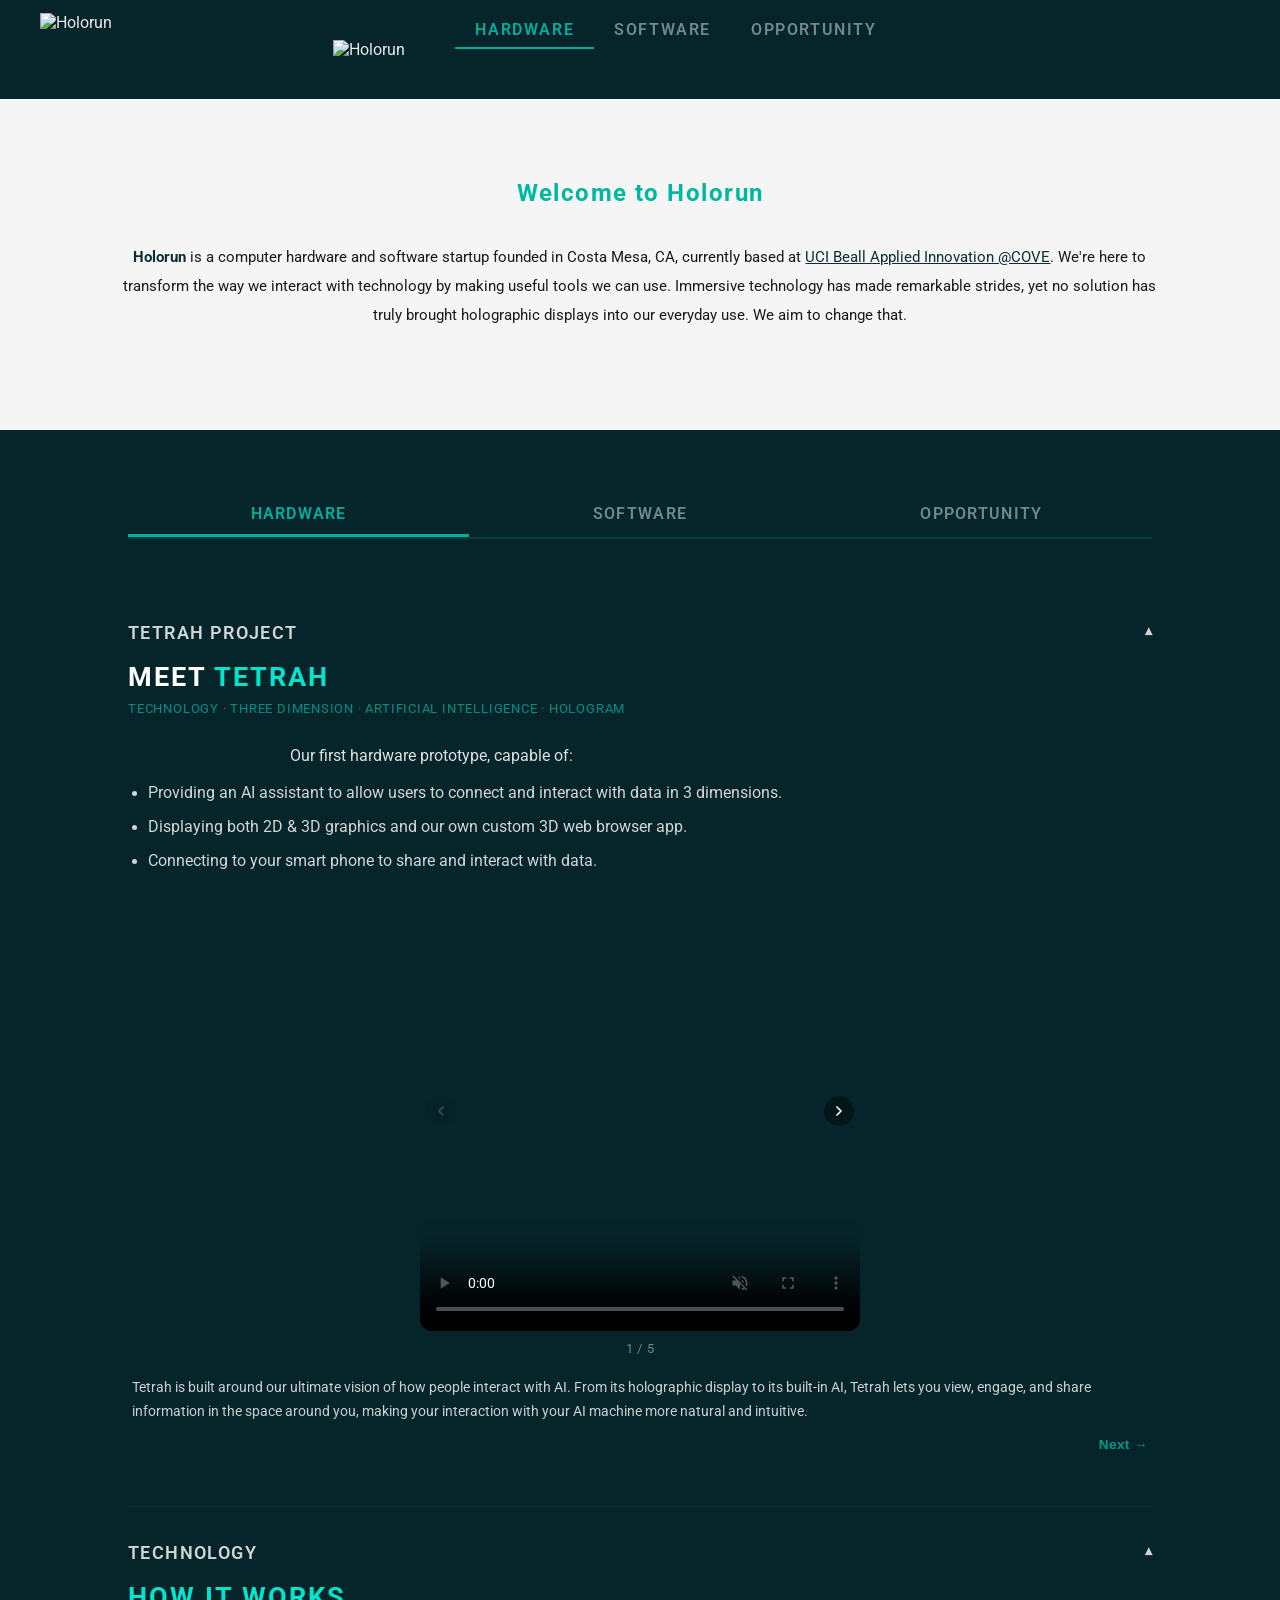
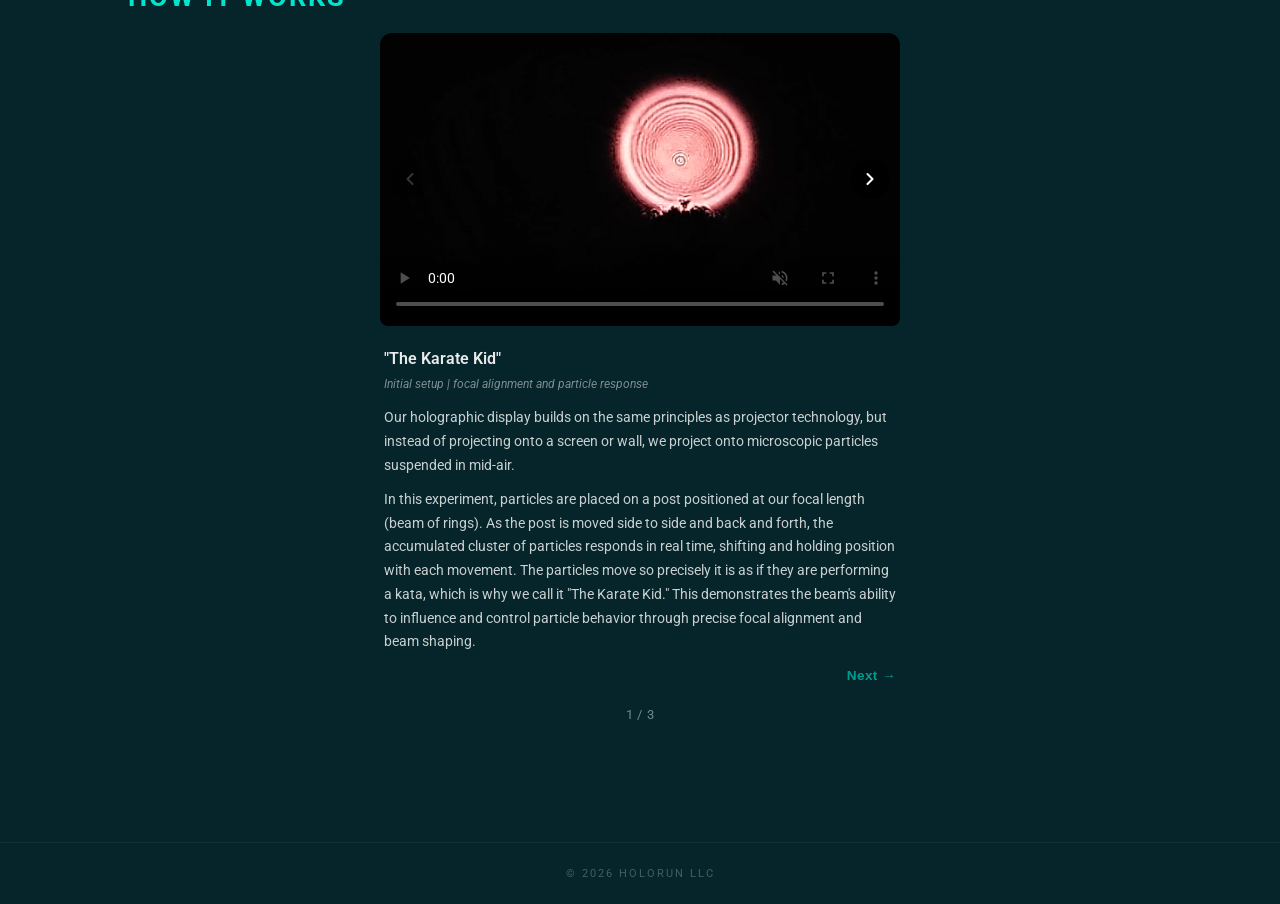
==== commit 6c07ff49: "Switch videos to native browser controls, add poster thumbnails - Remove custom play/pause overlay, " ====
--- a/index.html
+++ b/index.html
@@ -6,7 +6,7 @@
   <title>TETRAH – Holorun</title>
   <link rel="icon" type="image/png" href="imgs/logo (1).png">
   <link href="https://fonts.googleapis.com/css2?family=Roboto:wght@300;400;500;700&display=swap" rel="stylesheet">
-  <link rel="stylesheet" href="style.css?v=63">
+  <link rel="stylesheet" href="style.css?v=64">
 </head>
 <body>
 
@@ -86,15 +86,7 @@
                 <div class="tech-track" id="tetrahTrack">
                   <div class="tech-slide">
                     <div class="tech-video-wrap">
-                      <video class="tech-slide-video" playsinline muted preload="metadata" id="tetrahCarVideo" src="imgs/slide-video/TETRAH/TETRAH-CAR.mp4" poster="imgs/thumbnail/tetrah.JPG"></video>
-                      <button type="button" class="tech-play-btn" aria-label="Play or pause video">
-                        <svg class="icon-play" viewBox="0 0 24 24" width="26" height="26" fill="currentColor"><polygon points="6 4 20 12 6 20"></polygon></svg>
-                        <svg class="icon-pause" viewBox="0 0 24 24" width="26" height="26" fill="currentColor"><rect x="6" y="4" width="4" height="16"></rect><rect x="14" y="4" width="4" height="16"></rect></svg>
-                      </button>
-                      <button type="button" class="tech-fullscreen-btn" aria-label="Fullscreen">
-                        <svg class="icon-fullscreen" viewBox="0 0 24 24" width="24" height="24" fill="none" stroke="currentColor" stroke-width="2"><path d="M8 3H5a2 2 0 0 0-2 2v3m18 0V5a2 2 0 0 0-2-2h-3m0 18h3a2 2 0 0 0 2-2v-3M3 16v3a2 2 0 0 0 2 2h3"></path></svg>
-                        <svg class="icon-fullscreen-exit" viewBox="0 0 24 24" width="24" height="24" fill="none" stroke="currentColor" stroke-width="2"><path d="M8 3v3a2 2 0 0 1-2 2H3m18 0h-3a2 2 0 0 1-2-2V3m0 18v-3a2 2 0 0 1 2-2h3M3 16a2 2 0 0 1 2-2h3v3a2 2 0 0 1-2 2H3"></path></svg>
-                      </button>
+                      <video class="tech-slide-video" controls playsinline muted preload="metadata" id="tetrahCarVideo" src="imgs/slide-video/TETRAH/TETRAH-CAR.mp4" poster="imgs/thumbnail/tetrah.JPG"></video>
                     </div>
                   </div>
                   <div class="tech-slide">
@@ -157,15 +149,7 @@
                 <div class="tech-track" id="techTrack">
                   <div class="tech-slide">
                     <div class="tech-video-wrap">
-                      <video class="tech-slide-video" playsinline muted preload="metadata" loop src="imgs/slide-video/June-Tryitall/karate.mp4" poster="imgs/thumbnail/Karate-new.png"></video>
-                      <button type="button" class="tech-play-btn" aria-label="Play or pause video">
-                        <svg class="icon-play" viewBox="0 0 24 24" width="26" height="26" fill="currentColor"><polygon points="6 4 20 12 6 20"></polygon></svg>
-                        <svg class="icon-pause" viewBox="0 0 24 24" width="26" height="26" fill="currentColor"><rect x="6" y="4" width="4" height="16"></rect><rect x="14" y="4" width="4" height="16"></rect></svg>
-                      </button>
-                      <button type="button" class="tech-fullscreen-btn" aria-label="Fullscreen">
-                        <svg class="icon-fullscreen" viewBox="0 0 24 24" width="24" height="24" fill="none" stroke="currentColor" stroke-width="2"><path d="M8 3H5a2 2 0 0 0-2 2v3m18 0V5a2 2 0 0 0-2-2h-3m0 18h3a2 2 0 0 0 2-2v-3M3 16v3a2 2 0 0 0 2 2h3"></path></svg>
-                        <svg class="icon-fullscreen-exit" viewBox="0 0 24 24" width="24" height="24" fill="none" stroke="currentColor" stroke-width="2"><path d="M8 3v3a2 2 0 0 1-2 2H3m18 0h-3a2 2 0 0 1-2-2V3m0 18v-3a2 2 0 0 1 2-2h3M3 16a2 2 0 0 1 2-2h3v3a2 2 0 0 1-2 2H3"></path></svg>
-                      </button>
+                      <video class="tech-slide-video" controls playsinline muted preload="metadata" loop src="imgs/slide-video/June-Tryitall/karate.mp4" poster="imgs/thumbnail/Karate-new.png"></video>
                     </div>
                     <div class="tech-slide-caption">
                       <span class="cap-title">"The Karate Kid"</span>
@@ -177,15 +161,7 @@
                   </div>
                   <div class="tech-slide">
                     <div class="tech-video-wrap">
-                      <video class="tech-slide-video" playsinline muted preload="metadata" loop src="imgs/slide-video/june-2025/sheet-june.mp4"></video>
-                      <button type="button" class="tech-play-btn" aria-label="Play or pause video">
-                        <svg class="icon-play" viewBox="0 0 24 24" width="26" height="26" fill="currentColor"><polygon points="6 4 20 12 6 20"></polygon></svg>
-                        <svg class="icon-pause" viewBox="0 0 24 24" width="26" height="26" fill="currentColor"><rect x="6" y="4" width="4" height="16"></rect><rect x="14" y="4" width="4" height="16"></rect></svg>
-                      </button>
-                      <button type="button" class="tech-fullscreen-btn" aria-label="Fullscreen">
-                        <svg class="icon-fullscreen" viewBox="0 0 24 24" width="24" height="24" fill="none" stroke="currentColor" stroke-width="2"><path d="M8 3H5a2 2 0 0 0-2 2v3m18 0V5a2 2 0 0 0-2-2h-3m0 18h3a2 2 0 0 0 2-2v-3M3 16v3a2 2 0 0 0 2 2h3"></path></svg>
-                        <svg class="icon-fullscreen-exit" viewBox="0 0 24 24" width="24" height="24" fill="none" stroke="currentColor" stroke-width="2"><path d="M8 3v3a2 2 0 0 1-2 2H3m18 0h-3a2 2 0 0 1-2-2V3m0 18v-3a2 2 0 0 1 2-2h3M3 16a2 2 0 0 1 2-2h3v3a2 2 0 0 1-2 2H3"></path></svg>
-                      </button>
+                      <video class="tech-slide-video" controls playsinline muted preload="metadata" loop src="imgs/slide-video/June-Tryitall/sheet-june.mp4" poster="imgs/thumbnail/mesh-sheet.png"></video>
                     </div>
                     <div class="tech-slide-caption">
                       <span class="cap-title">"Mesh"</span>
@@ -196,15 +172,7 @@
                   </div>
                   <div class="tech-slide">
                     <div class="tech-video-wrap">
-                      <video class="tech-slide-video" playsinline muted preload="metadata" loop src="imgs/slide-video/Aug-adv/20250819-221525%20-%20morepower.mp4" poster="imgs/thumbnail/slowerparticles-16x9.png"></video>
-                      <button type="button" class="tech-play-btn" aria-label="Play or pause video">
-                        <svg class="icon-play" viewBox="0 0 24 24" width="26" height="26" fill="currentColor"><polygon points="6 4 20 12 6 20"></polygon></svg>
-                        <svg class="icon-pause" viewBox="0 0 24 24" width="26" height="26" fill="currentColor"><rect x="6" y="4" width="4" height="16"></rect><rect x="14" y="4" width="4" height="16"></rect></svg>
-                      </button>
-                      <button type="button" class="tech-fullscreen-btn" aria-label="Fullscreen">
-                        <svg class="icon-fullscreen" viewBox="0 0 24 24" width="24" height="24" fill="none" stroke="currentColor" stroke-width="2"><path d="M8 3H5a2 2 0 0 0-2 2v3m18 0V5a2 2 0 0 0-2-2h-3m0 18h3a2 2 0 0 0 2-2v-3M3 16v3a2 2 0 0 0 2 2h3"></path></svg>
-                        <svg class="icon-fullscreen-exit" viewBox="0 0 24 24" width="24" height="24" fill="none" stroke="currentColor" stroke-width="2"><path d="M8 3v3a2 2 0 0 1-2 2H3m18 0h-3a2 2 0 0 1-2-2V3m0 18v-3a2 2 0 0 1 2-2h3M3 16a2 2 0 0 1 2-2h3v3a2 2 0 0 1-2 2H3"></path></svg>
-                      </button>
+                      <video class="tech-slide-video" controls playsinline muted preload="metadata" loop src="imgs/slide-video/Aug-adv/20250819-221525%20-%20morepower.mp4" poster="imgs/thumbnail/slowerparticles-16x9.png"></video>
                     </div>
                     <div class="tech-slide-caption">
                       <span class="cap-title">"Power Up"</span>
@@ -322,6 +290,6 @@
     <span>© 2026 Holorun LLC</span>
   </footer>
 
-  <script src="app.js?v=47"></script>
+  <script src="app.js?v=48"></script>
 </body>
 </html>
--- a/style.css
+++ b/style.css
@@ -457,189 +457,6 @@
   overflow: hidden;
 }
 
-.tech-video-wrap::after {
-  content: '';
-  position: absolute;
-  left: 0;
-  right: 0;
-  bottom: 0;
-  height: 56px;
-  background: linear-gradient(to top, rgba(0, 0, 0, 0.55), transparent);
-  pointer-events: none;
-  opacity: 0;
-  transition: opacity 0.2s;
-  z-index: 8;
-}
-
-.tech-video-wrap:hover::after,
-.tech-video-wrap.fullscreen::after,
-.tech-video-wrap:fullscreen::after,
-.tech-video-wrap:-webkit-full-screen::after {
-  opacity: 1;
-}
-
-.tech-play-btn {
-  position: absolute;
-  inset: 0;
-  width: 100%;
-  height: 100%;
-  display: flex;
-  align-items: center;
-  justify-content: center;
-  background: rgba(0, 0, 0, 0.18);
-  border: none;
-  color: #fff;
-  cursor: pointer;
-  padding: 0;
-  transition: background 0.2s;
-  z-index: 5;
-}
-
-.tech-play-btn svg {
-  display: block;
-  filter: drop-shadow(0 2px 6px rgba(0,0,0,0.5));
-}
-
-.tech-play-btn .icon-pause { display: none; }
-
-.tech-video-wrap.playing .tech-play-btn {
-  background: transparent;
-  opacity: 0;
-}
-
-.tech-video-wrap.playing .tech-play-btn:hover,
-.tech-video-wrap.playing .tech-play-btn:focus-visible {
-  opacity: 1;
-}
-
-.tech-video-wrap.playing .icon-play { display: none; }
-.tech-video-wrap.playing .icon-pause { display: block; }
-
-.tech-progress-bar {
-  position: absolute;
-  left: 0;
-  right: 0;
-  bottom: 6px;
-  height: 5px;
-  background: rgba(255, 255, 255, 0.18);
-  cursor: pointer;
-  z-index: 10;
-  opacity: 0;
-  transition: opacity 0.2s, height 0.15s;
-}
-
-.tech-video-wrap:hover .tech-progress-bar,
-.tech-progress-bar:focus-visible {
-  opacity: 1;
-}
-
-.tech-progress-bar:hover,
-.tech-progress-bar:focus-visible {
-  height: 8px;
-}
-
-.tech-progress-fill {
-  position: relative;
-  height: 100%;
-  width: 0%;
-  background: var(--teal);
-  pointer-events: none;
-}
-
-.tech-progress-thumb {
-  position: absolute;
-  top: 50%;
-  right: 0;
-  width: 12px;
-  height: 12px;
-  border-radius: 50%;
-  background: var(--white);
-  transform: translate(50%, -50%);
-  box-shadow: 0 1px 4px rgba(0, 0, 0, 0.4);
-  pointer-events: none;
-}
-
-.tech-fullscreen-btn {
-  position: absolute;
-  bottom: 14px;
-  right: 10px;
-  width: 34px;
-  height: 34px;
-  display: flex;
-  align-items: center;
-  justify-content: center;
-  background: rgba(0, 0, 0, 0.4);
-  border: none;
-  color: #fff;
-  cursor: pointer;
-  padding: 0;
-  border-radius: 4px;
-  transition: background 0.2s, opacity 0.2s;
-  z-index: 20;
-  opacity: 0;
-}
-
-.tech-video-wrap:hover .tech-fullscreen-btn,
-.tech-fullscreen-btn:focus-visible {
-  opacity: 1;
-}
-
-.tech-fullscreen-btn:hover {
-  background: rgba(0, 0, 0, 0.6);
-}
-
-.tech-fullscreen-btn svg {
-  display: block;
-  filter: drop-shadow(0 1px 3px rgba(0,0,0,0.5));
-}
-
-.tech-fullscreen-btn .icon-fullscreen-exit { display: none; }
-
-.tech-video-wrap.fullscreen .tech-fullscreen-btn .icon-fullscreen { display: none; }
-.tech-video-wrap.fullscreen .tech-fullscreen-btn .icon-fullscreen-exit { display: block; }
-
-/* Fullscreen mode styles — driven by the JS-toggled .fullscreen class so
-   sizing stays consistent regardless of :fullscreen pseudo-class support */
-.tech-video-wrap:fullscreen,
-.tech-video-wrap:-webkit-full-screen,
-.tech-video-wrap.fullscreen {
-  position: fixed;
-  inset: 0;
-  width: 100vw;
-  height: 100vh;
-  display: flex;
-  align-items: center;
-  justify-content: center;
-  background: #000;
-  border-radius: 0;
-  z-index: 999;
-}
-
-.tech-video-wrap:fullscreen .tech-slide-video,
-.tech-video-wrap:-webkit-full-screen .tech-slide-video,
-.tech-video-wrap.fullscreen .tech-slide-video {
-  width: 100%;
-  height: 100%;
-  aspect-ratio: auto;
-  object-fit: contain;
-  background: #000;
-  border-radius: 0;
-}
-
-.tech-video-wrap:fullscreen .tech-play-btn,
-.tech-video-wrap:-webkit-full-screen .tech-play-btn,
-.tech-video-wrap.fullscreen .tech-play-btn {
-  border-radius: 0;
-}
-
-.tech-video-wrap:fullscreen .tech-fullscreen-btn,
-.tech-video-wrap:-webkit-full-screen .tech-fullscreen-btn,
-.tech-video-wrap.fullscreen .tech-fullscreen-btn,
-.tech-video-wrap:fullscreen .tech-progress-bar,
-.tech-video-wrap:-webkit-full-screen .tech-progress-bar,
-.tech-video-wrap.fullscreen .tech-progress-bar {
-  opacity: 1;
-}
 
 .tech-slide-caption {
   padding: 20px 4px 14px;
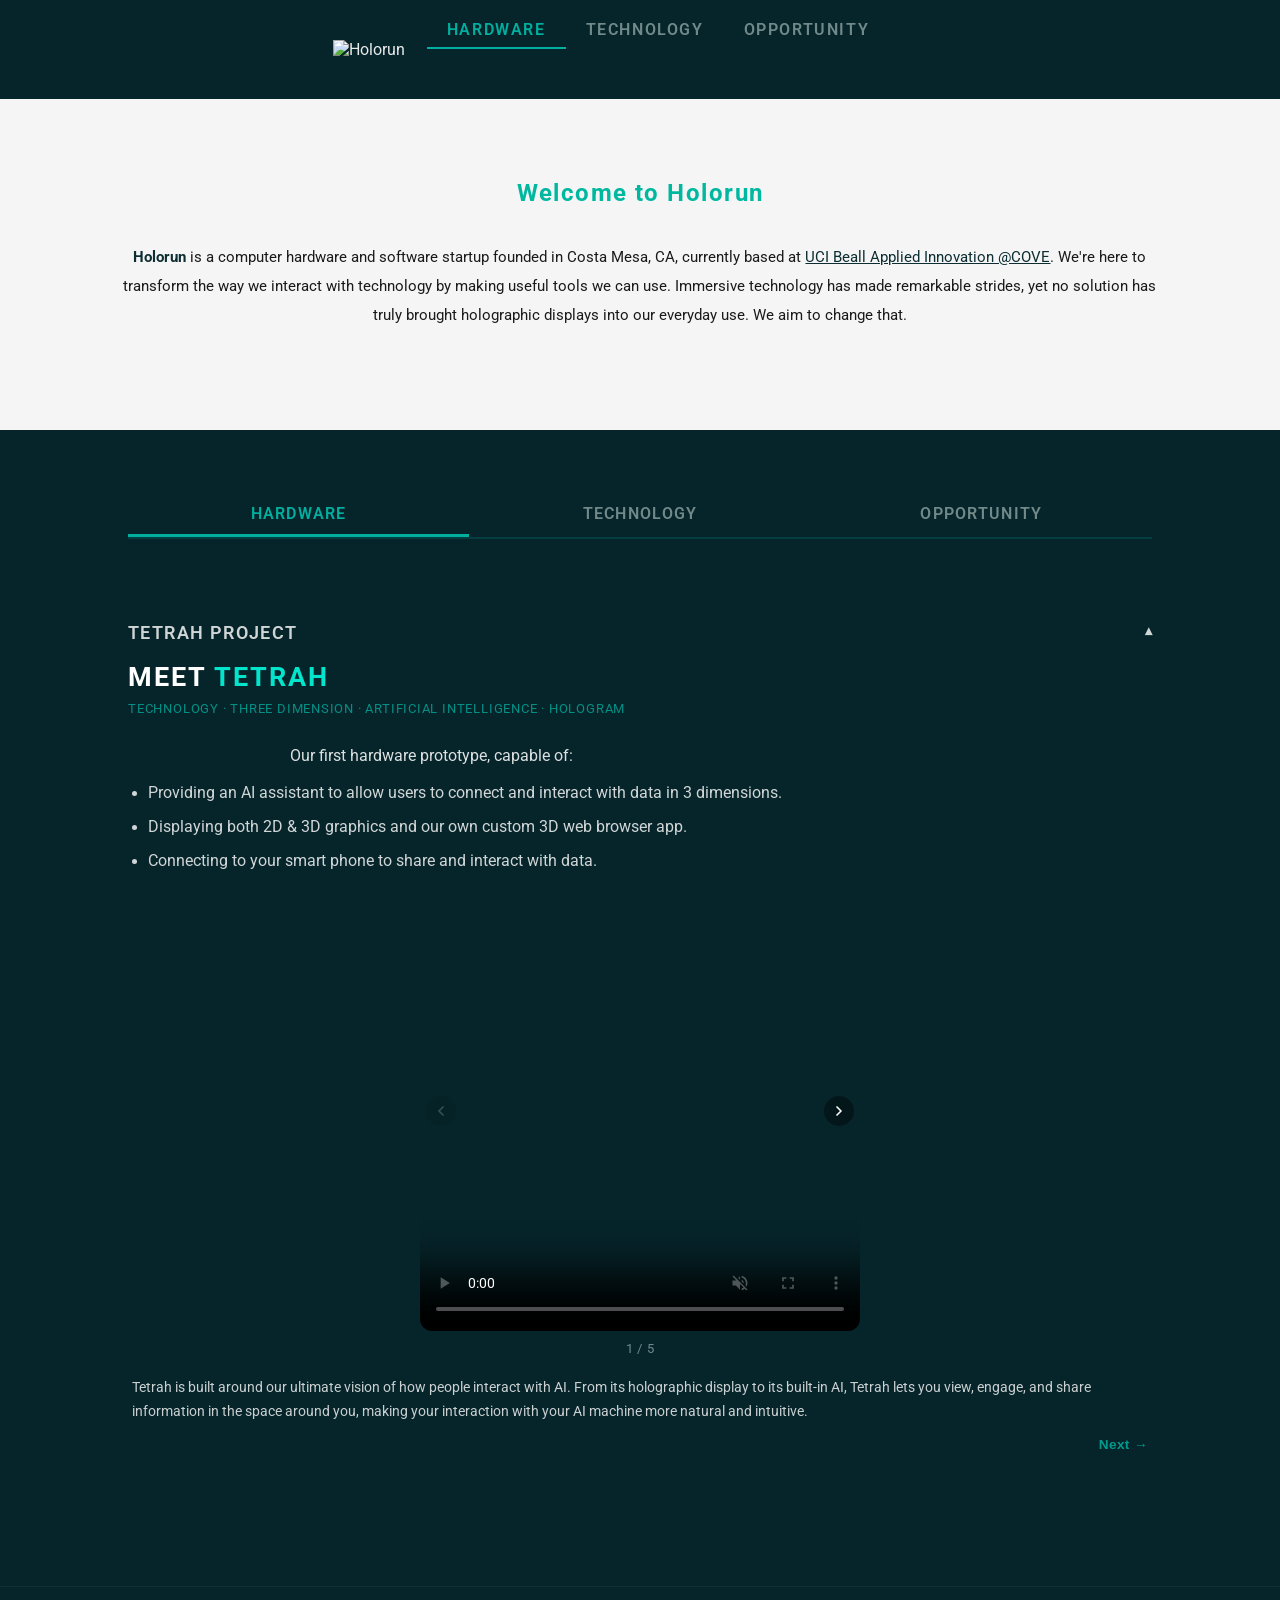
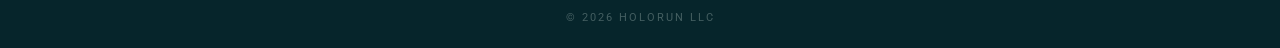
==== commit 2b5d07f8: "Save static page state before redesign Co-Authored-By: Claude Sonnet 4.6 <noreply@anthropic.com>" ====
--- a/index.html
+++ b/index.html
@@ -6,7 +6,7 @@
   <title>TETRAH – Holorun</title>
   <link rel="icon" type="image/png" href="imgs/logo (1).png">
   <link href="https://fonts.googleapis.com/css2?family=Roboto:wght@300;400;500;700&display=swap" rel="stylesheet">
-  <link rel="stylesheet" href="style.css?v=64">
+  <link rel="stylesheet" href="style.css?v=75">
 </head>
 <body>
 
@@ -28,10 +28,13 @@
 
   <!-- Sticky Navbar -->
   <header class="sticky-nav">
-    <img src="imgs/logo (1).png" alt="Holorun" class="nav-icon" id="navToggle">
+    <div class="nav-icon-wrap" id="navToggle">
+      <video class="nav-icon-source" id="navIconSource" src="imgs/slide-video/myvideo.mov" muted autoplay playsinline loop></video>
+      <canvas class="nav-icon-anim" id="navIconCanvas" width="72" height="72"></canvas>
+    </div>
     <div class="nav-tab-bar" id="navTabBar">
       <button type="button" class="nav-tab-btn active" data-tab="hardware">Hardware</button>
-      <button type="button" class="nav-tab-btn" data-tab="software">Software</button>
+      <button type="button" class="nav-tab-btn" data-tab="technology">Technology</button>
       <button type="button" class="nav-tab-btn" data-tab="opportunity">Opportunity</button>
     </div>
   </header>
@@ -58,7 +61,7 @@
     <!-- Tab Bar -->
     <div class="tab-bar">
       <button type="button" class="tab-btn active" data-tab="hardware">Hardware</button>
-      <button type="button" class="tab-btn" data-tab="software">Software</button>
+      <button type="button" class="tab-btn" data-tab="technology">Technology</button>
       <button type="button" class="tab-btn" data-tab="opportunity">Opportunity</button>
     </div>
 
@@ -66,7 +69,7 @@
     <div class="tab-panel active" id="tab-hardware">
 
       <!-- TETRAH Sub-section -->
-      <div class="accordion-item sub">
+      <div class="accordion-item sub no-border">
         <div class="accordion-header" data-target="tetrah-body">
           <span>TETRAH Project</span>
           <span class="acc-arrow">▾</span>
@@ -127,129 +130,74 @@
               <div class="tech-slide-caption">Side profile.</div>
               <div class="tech-slide-caption">Front / Meet Tetrah, front view.</div>
               <div class="tech-slide-caption">Back / Ports and connectivity.</div>
-              <div class="tech-slide-caption">A glimpse of Tetrah in action, displaying information in the space around you.</div>
+              <div class="tech-slide-caption">
+                A glimpse of Tetrah in action, displaying information in the space around you.
+                <button type="button" class="cap-next-btn cap-goto-tech" aria-label="Go to Technology section">Next: Technology &rarr;</button>
+              </div>
             </div>
           </div>
         </div>
       </div>
 
-      <!-- Technology Sub-section -->
-      <div class="accordion-item sub no-border">
-        <div class="accordion-header" data-target="technology-body">
-          <span>Technology</span>
-          <span class="acc-arrow">▾</span>
+    </div>
+
+    <!-- Technology Tab -->
+    <div class="tab-panel" id="tab-technology">
+      <p class="tetrah-intro" style="margin-bottom: 20px;"><strong>How It Works</strong></p>
+
+      <div class="tech-carousel-wrap">
+
+        <div class="tech-carousel-outer">
+          <div class="tech-carousel" id="techCarousel">
+            <div class="tech-track" id="techTrack">
+              <div class="tech-slide">
+                <div class="tech-video-wrap">
+                  <video class="tech-slide-video" controls playsinline muted preload="metadata" loop src="imgs/slide-video/June-Tryitall/karate.mp4" poster="imgs/thumbnail/Karate-new.png"></video>
+                </div>
+                <div class="tech-slide-caption">
+                  <span class="cap-title">"The Karate Kid"</span>
+                  <span class="cap-subtitle">Initial setup | focal alignment and particle response</span>
+                  <p>Our holographic display builds on the same principles as projector technology, but instead of projecting onto a screen or wall, we project onto microscopic particles suspended in mid-air.</p>
+                  <p>In this experiment, particles are placed on a post positioned at our focal length (beam of rings) using a NIR laser beam 780nm. As the post is moved side to side and back and forth, the accumulated cluster of particles responds in real time, shifting and holding position with each movement. The particles move so precisely it is as if they are performing a kata, which is why we call it "The Karate Kid." This demonstrates the beam's ability to influence and control particle behavior through precise focal alignment and beam shaping.</p>
+                  <button type="button" class="cap-next-btn" aria-label="Next video">Next &rarr;</button>
+                </div>
+              </div>
+              <div class="tech-slide">
+                <div class="tech-video-wrap">
+                  <video class="tech-slide-video" controls playsinline muted preload="metadata" loop src="imgs/slide-video/June-Tryitall/sheet-june.mp4" poster="imgs/thumbnail/mesh-sheet.png"></video>
+                </div>
+                <div class="tech-slide-caption">
+                  <span class="cap-title">"Mesh"</span>
+                  <span class="cap-subtitle">Beam shaping | particle trajectory</span>
+                  <p>Toner (carbon) micro-scale particles are introduced into the beam's field in alignment with the focal configuration. The optical setup is tuned to produce the specific forces required to influence particle behavior and trajectory. A thin metallic mesh sheet is positioned in front of a spherically expanded laser beam. The mesh interrupts and redistributes the beam's intensity pattern, reshaping it into structured high and low intensity zones that guide particles into a trajectory or direction.</p>
+                  <div class="cap-btn-row">
+                    <button type="button" class="cap-prev-btn" aria-label="Previous video">&larr; Previous</button>
+                    <button type="button" class="cap-next-btn" aria-label="Next video">Next &rarr;</button>
+                  </div>
+                </div>
+              </div>
+              <div class="tech-slide">
+                <div class="tech-video-wrap">
+                  <video class="tech-slide-video" controls playsinline muted preload="metadata" loop src="imgs/slide-video/Aug-adv/20250819-221525%20-%20morepower.mp4" poster="imgs/thumbnail/slowerparticles-16x9.png"></video>
+                </div>
+                <div class="tech-slide-caption">
+                  <span class="cap-title">"Power Up"</span>
+                  <span class="cap-subtitle">45mW to 80mW | power per area and trap stability</span>
+                  <p>Power per unit area is an essential factor in increasing trap stability. In this video we demonstrate how particle influence improves significantly, as particles slow down once entering the field. By increasing the laser power from 45mW to 80mW within the same spherical setup, we show a direct relationship between beam intensity and trapping effectiveness.</p>
+                  <button type="button" class="cap-prev-btn" aria-label="Previous video">&larr; Previous</button>
+                </div>
+              </div>
+            </div>
+          </div>
+          <button type="button" class="tech-side-arrow left" id="techPrev" aria-label="Previous slide">
+            <svg viewBox="0 0 24 24" width="20" height="20" fill="none" stroke="currentColor" stroke-width="2.5" stroke-linecap="round" stroke-linejoin="round"><polyline points="15 18 9 12 15 6"></polyline></svg>
+          </button>
+          <button type="button" class="tech-side-arrow right" id="techNext" aria-label="Next slide">
+            <svg viewBox="0 0 24 24" width="20" height="20" fill="none" stroke="currentColor" stroke-width="2.5" stroke-linecap="round" stroke-linejoin="round"><polyline points="9 18 15 12 9 6"></polyline></svg>
+          </button>
         </div>
-        <div class="accordion-body" id="technology-body">
-          <p class="tetrah-intro" style="margin-bottom: 20px;"><strong>How It Works</strong></p>
-
-          <div class="tech-carousel-wrap">
-
-            <div class="tech-carousel-outer">
-              <div class="tech-carousel" id="techCarousel">
-                <div class="tech-track" id="techTrack">
-                  <div class="tech-slide">
-                    <div class="tech-video-wrap">
-                      <video class="tech-slide-video" controls playsinline muted preload="metadata" loop src="imgs/slide-video/June-Tryitall/karate.mp4" poster="imgs/thumbnail/Karate-new.png"></video>
-                    </div>
-                    <div class="tech-slide-caption">
-                      <span class="cap-title">"The Karate Kid"</span>
-                      <span class="cap-subtitle">Initial setup | focal alignment and particle response</span>
-                      <p>Our holographic display builds on the same principles as projector technology, but instead of projecting onto a screen or wall, we project onto microscopic particles suspended in mid-air.</p>
-                      <p>In this experiment, particles are placed on a post positioned at our focal length (beam of rings). As the post is moved side to side and back and forth, the accumulated cluster of particles responds in real time, shifting and holding position with each movement. The particles move so precisely it is as if they are performing a kata, which is why we call it "The Karate Kid." This demonstrates the beam's ability to influence and control particle behavior through precise focal alignment and beam shaping.</p>
-                      <button type="button" class="cap-next-btn" aria-label="Next video">Next &rarr;</button>
-                    </div>
-                  </div>
-                  <div class="tech-slide">
-                    <div class="tech-video-wrap">
-                      <video class="tech-slide-video" controls playsinline muted preload="metadata" loop src="imgs/slide-video/June-Tryitall/sheet-june.mp4" poster="imgs/thumbnail/mesh-sheet.png"></video>
-                    </div>
-                    <div class="tech-slide-caption">
-                      <span class="cap-title">"Mesh"</span>
-                      <span class="cap-subtitle">Beam shaping | particle trajectory</span>
-                      <p>Toner (carbon) micro-scale particles are introduced into the beam's field in alignment with the focal configuration. The optical setup is tuned to produce the specific forces required to influence particle behavior and trajectory. A thin metallic mesh sheet is positioned in front of a spherically expanded laser beam. The mesh interrupts and redistributes the beam's intensity pattern, reshaping it into structured high and low intensity zones that guide particles into a trajectory or direction.</p>
-                      <button type="button" class="cap-next-btn" aria-label="Next video">Next &rarr;</button>
-                    </div>
-                  </div>
-                  <div class="tech-slide">
-                    <div class="tech-video-wrap">
-                      <video class="tech-slide-video" controls playsinline muted preload="metadata" loop src="imgs/slide-video/Aug-adv/20250819-221525%20-%20morepower.mp4" poster="imgs/thumbnail/slowerparticles-16x9.png"></video>
-                    </div>
-                    <div class="tech-slide-caption">
-                      <span class="cap-title">"Power Up"</span>
-                      <span class="cap-subtitle">45mW to 80mW | power per area and trap stability</span>
-                      <p>Power per unit area is an essential factor in increasing trap stability. In this video we demonstrate how particle influence improves significantly, as particles slow down once entering the field. By increasing the laser power from 45mW to 80mW within the same spherical setup, we show a direct relationship between beam intensity and trapping effectiveness.</p>
-                    </div>
-                  </div>
-                </div>
-              </div>
-              <button type="button" class="tech-side-arrow left" id="techPrev" aria-label="Previous slide">
-                <svg viewBox="0 0 24 24" width="20" height="20" fill="none" stroke="currentColor" stroke-width="2.5" stroke-linecap="round" stroke-linejoin="round"><polyline points="15 18 9 12 15 6"></polyline></svg>
-              </button>
-              <button type="button" class="tech-side-arrow right" id="techNext" aria-label="Next slide">
-                <svg viewBox="0 0 24 24" width="20" height="20" fill="none" stroke="currentColor" stroke-width="2.5" stroke-linecap="round" stroke-linejoin="round"><polyline points="9 18 15 12 9 6"></polyline></svg>
-              </button>
-            </div>
-            <div class="tech-counter-bar"><span id="techCounter">1 / 3</span></div>
-
-          </div>
-        </div>
-      </div>
-
-    </div>
-
-    <!-- Software Tab -->
-    <div class="tab-panel" id="tab-software">
-      <div class="tagg-section">
-        <span class="tagg-badge">Chrome Extension</span>
-        <h2 class="tagg-title">Tagg — Highlight and save anything from ChatGPT, Claude, and the web</h2>
-        <p class="tagg-text">Ever read something important and lost it in a long AI conversation? Tagg lets you highlight any text on any webpage — including ChatGPT and Claude — Tagg it, and find it again in seconds, no matter when or where you saved it.</p>
-        <ul class="tagg-list">
-          <li><span class="tagg-icon">🔗</span>Highlight any text on any page — including ChatGPT and Claude conversations — and save it as a tag instantly</li>
-          <li><span class="tagg-icon">↩</span>Jump back to any tag with one click — opens the exact page and scrolls right to your highlight</li>
-          <li><span class="tagg-icon">📋</span>Save and sync your favorite links across all your devices with tagg.now</li>
-        </ul>
-        <a href="https://chromewebstore.google.com/detail/cilbhlfmmhoimnecemegpdmfidofbhde?utm_source=item-share-cb" target="_blank" class="tagg-btn">
-          <span class="tagg-btn-icon">⊕</span>
-          Add Tagg to Chrome — it's free
-          <span class="tagg-btn-ext">↗</span>
-        </a>
-      </div>
-
-      <!-- tagg.now section -->
-      <div class="taggnow-section">
-        <span class="tagg-badge">tagg.now</span>
-        <h2 class="tagg-title">Save any link. Access it everywhere.</h2>
-        <p class="tagg-text">Head to <a href="https://tagg.now" target="_blank" class="tagg-inline-link">tagg.now</a> on any device and paste any link to save it instantly — no account, no sign-up. Then use your sync code to pair your devices and keep everything in perfect sync.</p>
-        <ol class="taggnow-list">
-          <li>
-            <span class="taggnow-num">1</span>
-            <div>
-              <strong>Paste any link to save it</strong>
-              <p>Go to tagg.now on any device and paste a URL — it's saved to that device instantly. No account or registration needed.</p>
-            </div>
-          </li>
-          <li>
-            <span class="taggnow-num">2</span>
-            <div>
-              <strong>Get your sync code</strong>
-              <p>tagg.now gives each device a unique sync code. Share that code with any other browser or device to pair them together.</p>
-            </div>
-          </li>
-          <li>
-            <span class="taggnow-num">3</span>
-            <div>
-              <strong>Everything syncs across all paired devices</strong>
-              <p>Once paired, all your saved links are shared across every device in real time. No account. No password. Just the code.</p>
-            </div>
-          </li>
-        </ol>
-        <div class="taggnow-note">
-          <p><strong>Note:</strong> Highlights only work on devices where the Tagg extension is installed. They will not appear on mobile or any browser without the extension.</p>
-        </div>
-        <a href="https://tagg.now" target="_blank" class="tagg-btn taggnow-btn">
-          <span class="tagg-btn-icon">↗</span>
-          Open tagg.now
-        </a>
+        <div class="tech-counter-bar"><span id="techCounter">1 / 3</span></div>
+
       </div>
     </div>
 
@@ -290,6 +238,6 @@
     <span>© 2026 Holorun LLC</span>
   </footer>
 
-  <script src="app.js?v=48"></script>
+  <script src="app.js?v=75"></script>
 </body>
 </html>
--- a/style.css
+++ b/style.css
@@ -152,10 +152,47 @@
   box-shadow: 0 2px 20px rgba(0,0,0,0.3);
 }
 
-.nav-icon {
-  height: 36px;
-  width: auto;
+.nav-icon-wrap {
+  --icon-size: 36px;
+  position: relative;
+  width: var(--icon-size);
+  height: var(--icon-size);
+  display: inline-block;
   cursor: pointer;
+  overflow: hidden;
+  border-radius: 50%;
+}
+
+.nav-icon-source {
+  position: absolute;
+  width: 1px;
+  height: 1px;
+  opacity: 0;
+  pointer-events: none;
+}
+
+.nav-icon-anim {
+  position: absolute;
+  top: 0;
+  left: 0;
+  width: var(--icon-size);
+  height: var(--icon-size);
+  pointer-events: none;
+  border-radius: 50%;
+  transform: scaleX(-1);
+}
+
+.nav-icon-anim.glow {
+  animation: icon-glow-pulse 2.4s ease-in-out infinite;
+}
+
+@keyframes icon-glow-pulse {
+  0%, 100% {
+    filter: drop-shadow(0 0 3px rgba(0, 200, 180, 0.7)) drop-shadow(0 0 8px rgba(0, 200, 180, 0.45));
+  }
+  50% {
+    filter: drop-shadow(0 0 0px rgba(0, 200, 180, 0)) drop-shadow(0 0 0px rgba(0, 200, 180, 0));
+  }
 }
 
 .nav-tab-bar {
@@ -208,9 +245,8 @@
     gap: 8px;
   }
 
-  .nav-icon {
-    cursor: pointer;
-    height: 28px;
+  .nav-icon-wrap {
+    --icon-size: 28px;
     flex-shrink: 0;
   }
 
@@ -526,6 +562,41 @@
 .cap-next-btn:hover {
   opacity: 1;
   gap: 9px;
+}
+
+.cap-prev-btn {
+  display: flex;
+  align-items: center;
+  justify-content: flex-start;
+  gap: 5px;
+  margin-top: 14px;
+  background: none;
+  border: none;
+  color: var(--teal);
+  font-size: 0.85rem;
+  font-weight: 600;
+  cursor: pointer;
+  padding: 0;
+  letter-spacing: 0.03em;
+  transition: opacity 0.2s, gap 0.2s;
+  opacity: 0.85;
+}
+
+.cap-prev-btn:hover {
+  opacity: 1;
+  gap: 9px;
+}
+
+.cap-btn-row {
+  display: flex;
+  justify-content: space-between;
+  width: 100%;
+}
+
+.cap-btn-row .cap-prev-btn,
+.cap-btn-row .cap-next-btn {
+  margin-top: 14px;
+  width: auto;
 }
 
 .tech-carousel-outer.media-fit {
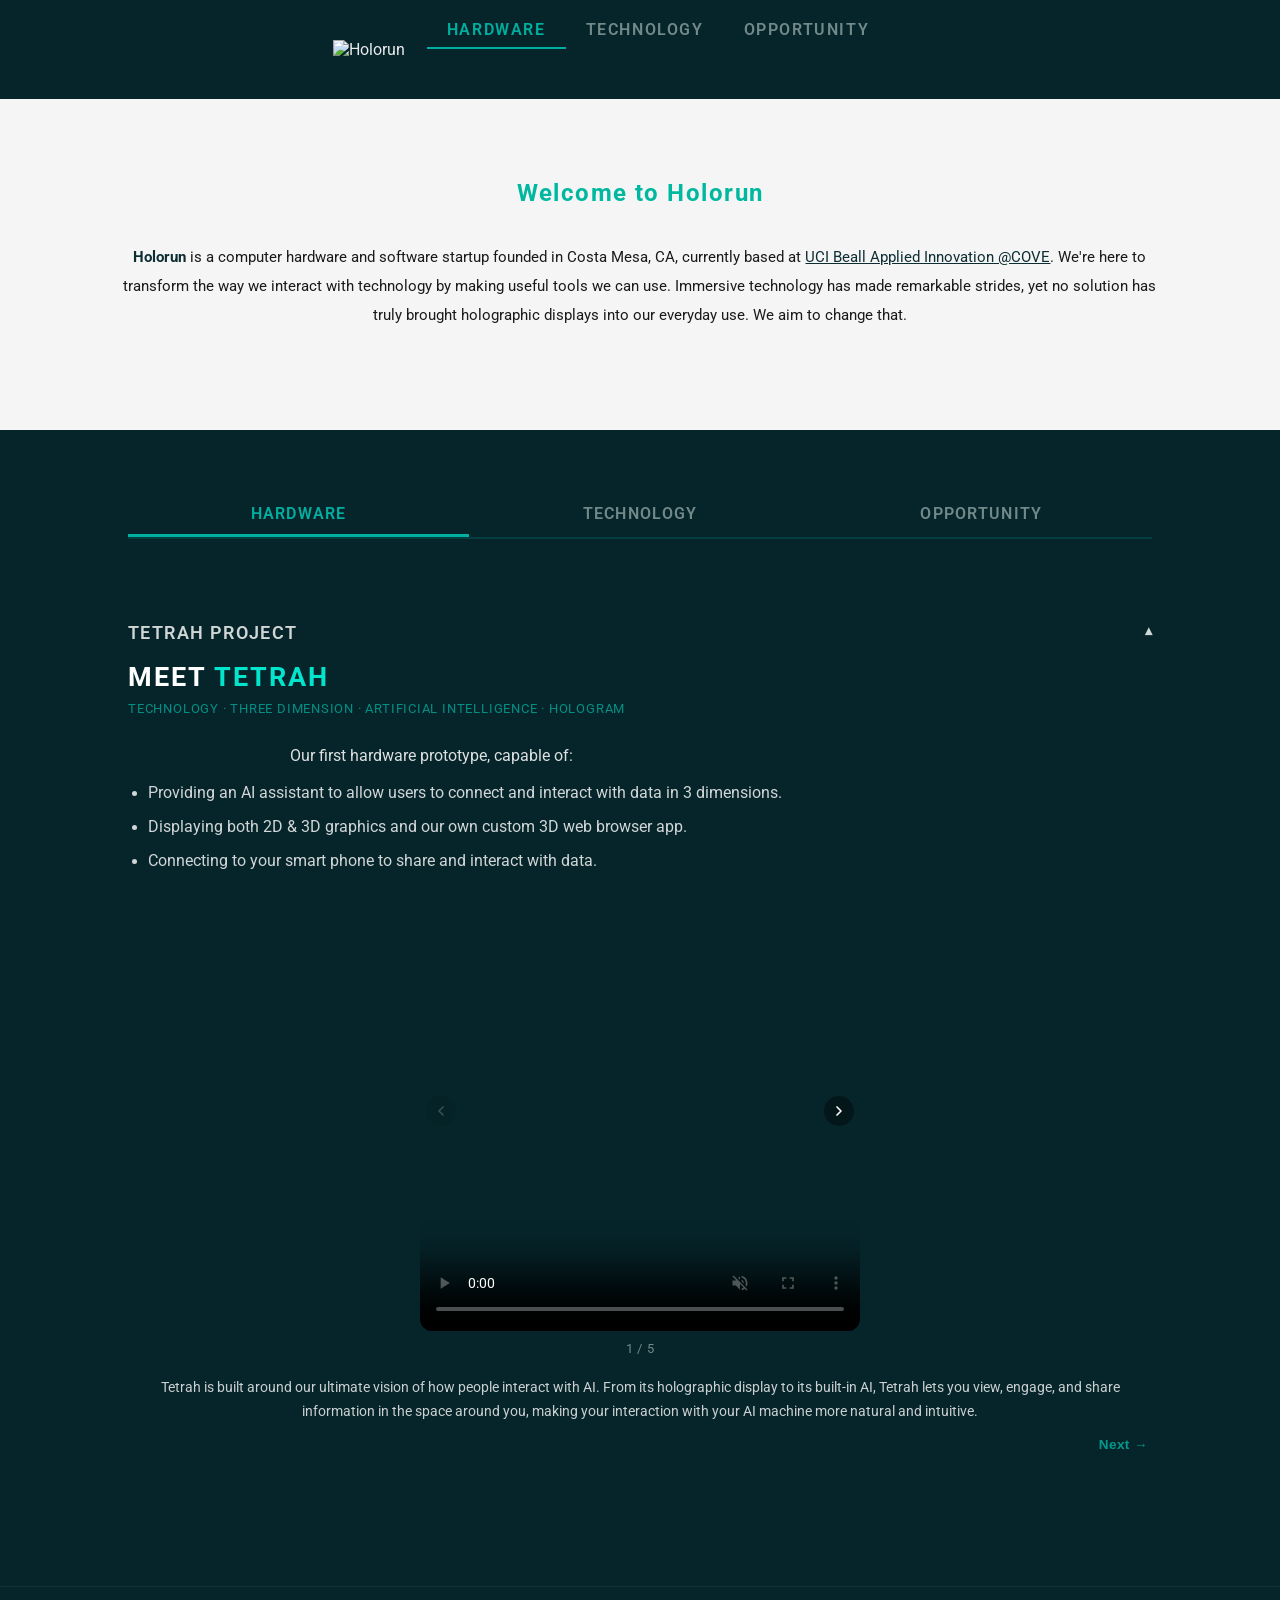
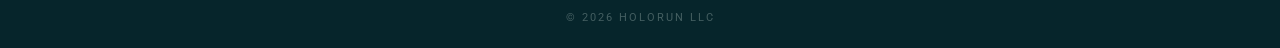
==== commit df6d7cfc: "Add nav icon hover/pause, logo, software comment, caption center, perf fixes - Nav icon: hover glow+" ====
--- a/index.html
+++ b/index.html
@@ -29,7 +29,7 @@
   <!-- Sticky Navbar -->
   <header class="sticky-nav">
     <div class="nav-icon-wrap" id="navToggle">
-      <video class="nav-icon-source" id="navIconSource" src="imgs/slide-video/myvideo.mov" muted autoplay playsinline loop></video>
+      <video class="nav-icon-source" id="navIconSource" src="imgs/slide-video/myvideo.mov" muted autoplay playsinline></video>
       <canvas class="nav-icon-anim" id="navIconCanvas" width="72" height="72"></canvas>
     </div>
     <div class="nav-tab-bar" id="navTabBar">
@@ -231,6 +231,66 @@
       <a href="https://view.storydoc.com/ktoTXXhz" target="_blank" class="opp-pitch-btn">View Pitch Deck</a>
     </div>
 
+
+  <!-- ===== SOFTWARE TAB — saved for future 3D Holorun site, not live =====
+  <button type="button" class="nav-tab-btn" data-tab="software">Software</button>  [add to nav-tab-bar]
+  <button type="button" class="tab-btn" data-tab="software">Software</button>  [add to tab-bar]
+
+  <div class="tab-panel" id="tab-software">
+    <div class="tagg-section">
+      <span class="tagg-badge">Chrome Extension</span>
+      <h2 class="tagg-title">Tagg — Highlight and save anything from ChatGPT, Claude, and the web</h2>
+      <p class="tagg-text">Ever read something important and lost it in a long AI conversation? Tagg lets you highlight any text on any webpage — including ChatGPT and Claude — Tagg it, and find it again in seconds, no matter when or where you saved it.</p>
+      <ul class="tagg-list">
+        <li><span class="tagg-icon">🔗</span>Highlight any text on any page — including ChatGPT and Claude conversations — and save it as a tag instantly</li>
+        <li><span class="tagg-icon">↩</span>Jump back to any tag with one click — opens the exact page and scrolls right to your highlight</li>
+        <li><span class="tagg-icon">📋</span>Save and sync your favorite links across all your devices with tagg.now</li>
+      </ul>
+      <a href="https://chromewebstore.google.com/detail/cilbhlfmmhoimnecemegpdmfidofbhde?utm_source=item-share-cb" target="_blank" class="tagg-btn">
+        <span class="tagg-btn-icon">⊕</span>
+        Add Tagg to Chrome — it's free
+        <span class="tagg-btn-ext">↗</span>
+      </a>
+    </div>
+
+    <div class="taggnow-section">
+      <span class="tagg-badge">tagg.now</span>
+      <h2 class="tagg-title">Save any link. Access it everywhere.</h2>
+      <p class="tagg-text">Head to <a href="https://tagg.now" target="_blank" class="tagg-inline-link">tagg.now</a> on any device and paste any link to save it instantly — no account, no sign-up. Then use your sync code to pair your devices and keep everything in perfect sync.</p>
+      <ol class="taggnow-list">
+        <li>
+          <span class="taggnow-num">1</span>
+          <div>
+            <strong>Paste any link to save it</strong>
+            <p>Go to tagg.now on any device and paste a URL — it's saved to that device instantly. No account or registration needed.</p>
+          </div>
+        </li>
+        <li>
+          <span class="taggnow-num">2</span>
+          <div>
+            <strong>Get your sync code</strong>
+            <p>tagg.now gives each device a unique sync code. Share that code with any other browser or device to pair them together.</p>
+          </div>
+        </li>
+        <li>
+          <span class="taggnow-num">3</span>
+          <div>
+            <strong>Everything syncs across all paired devices</strong>
+            <p>Once paired, all your saved links are shared across every device in real time. No account. No password. Just the code.</p>
+          </div>
+        </li>
+      </ol>
+      <div class="taggnow-note">
+        <p><strong>Note:</strong> Highlights only work on devices where the Tagg extension is installed. They will not appear on mobile or any browser without the extension.</p>
+      </div>
+      <a href="https://tagg.now" target="_blank" class="tagg-btn taggnow-btn">
+        <span class="tagg-btn-icon">↗</span>
+        Open tagg.now
+      </a>
+    </div>
+  </div>
+  ===== END SOFTWARE TAB ===== -->
+
   </section>
 
   <!-- Footer -->
--- a/style.css
+++ b/style.css
@@ -180,6 +180,12 @@
   pointer-events: none;
   border-radius: 50%;
   transform: scaleX(-1);
+  transition: filter 0.25s ease, transform 0.25s ease;
+}
+
+.nav-icon-wrap:hover .nav-icon-anim {
+  transform: scaleX(-1) scale(1.15);
+  filter: drop-shadow(0 0 6px rgba(0,200,180,1)) drop-shadow(0 0 14px rgba(0,200,180,0.5));
 }
 
 .nav-icon-anim.glow {
@@ -305,6 +311,7 @@
   transform: translateY(30px);
   animation: fadeUp 1s ease 0.3s forwards;
 }
+
 
 
 /* ===== SCROLL SHRINK ===== */
@@ -658,6 +665,10 @@
   color: var(--muted);
   font-size: 0.82rem;
   letter-spacing: 0.06em;
+}
+
+.carousel-captions {
+  text-align: center;
 }
 
 @media (max-width: 767px) {
@@ -1460,7 +1471,6 @@
 
   .logo-img {
     width: 75%;
-    max-width: none;
     margin: 30px auto;
   }
 
